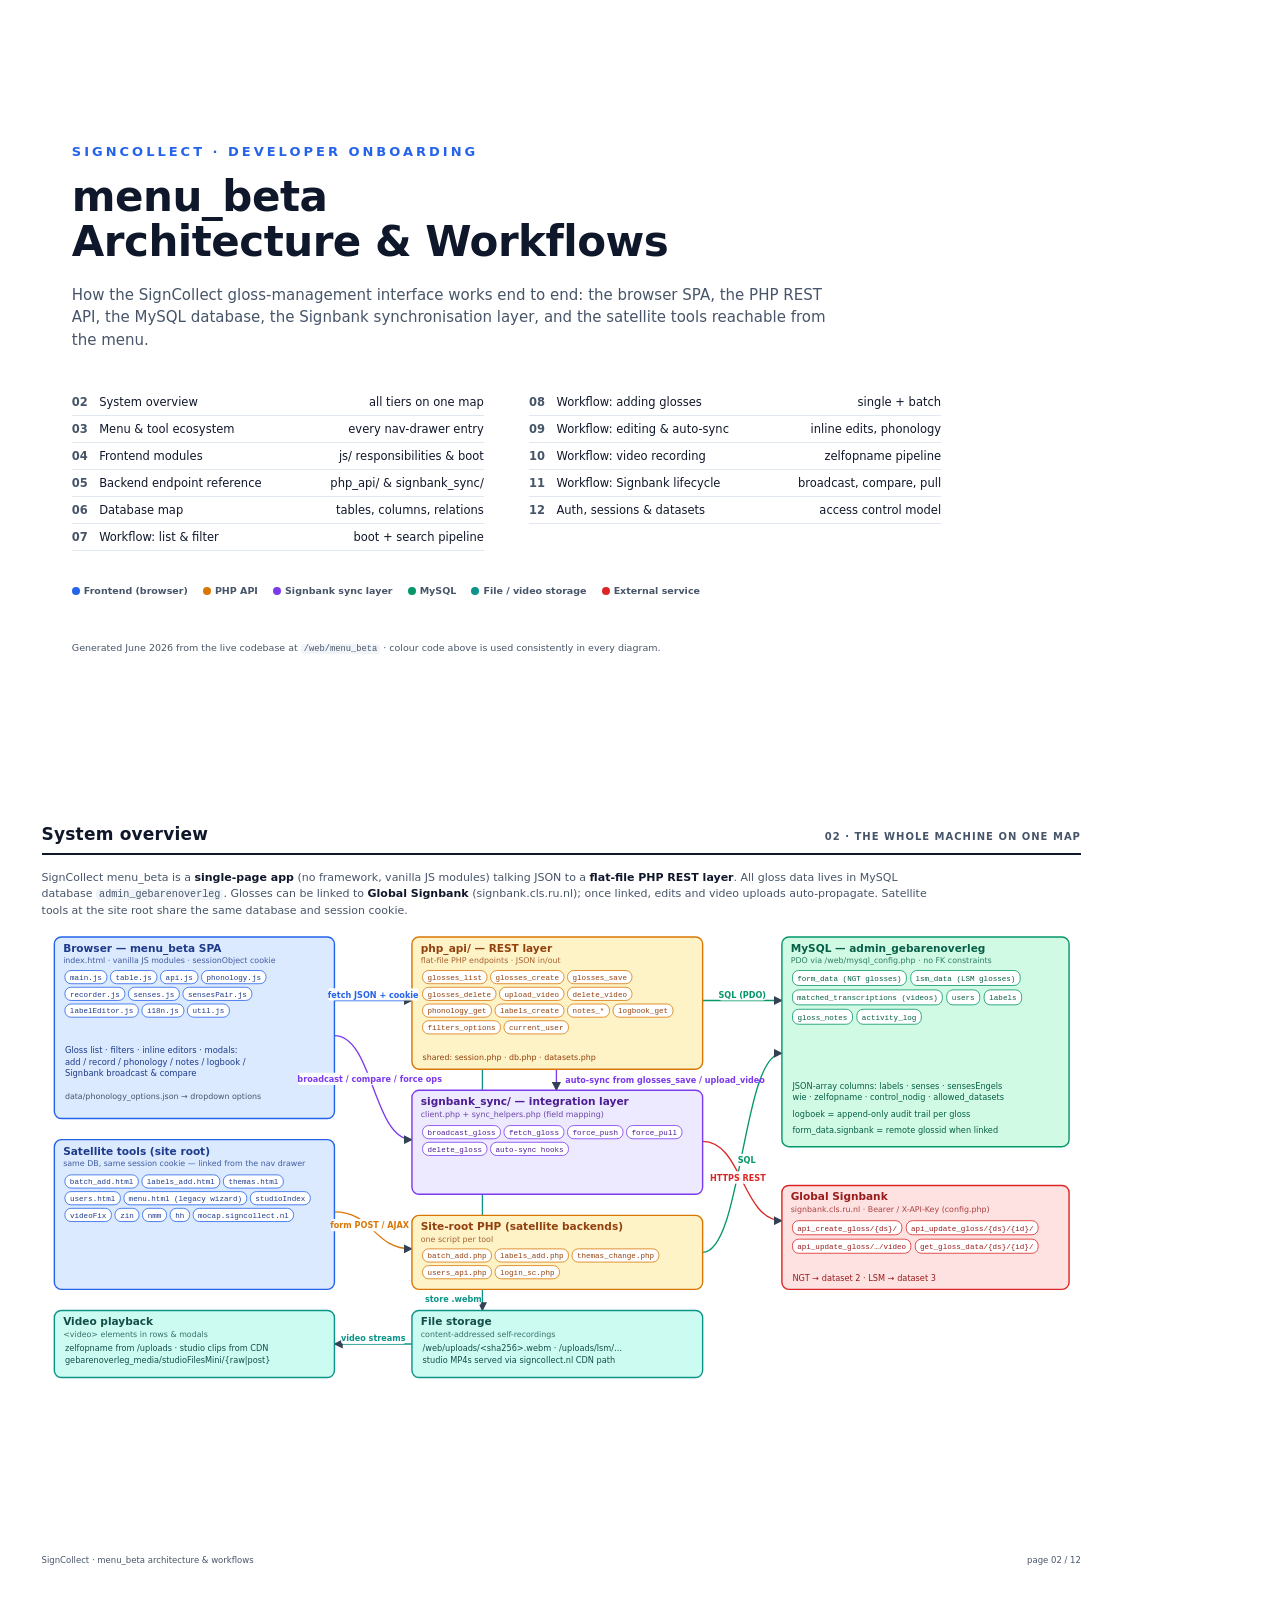
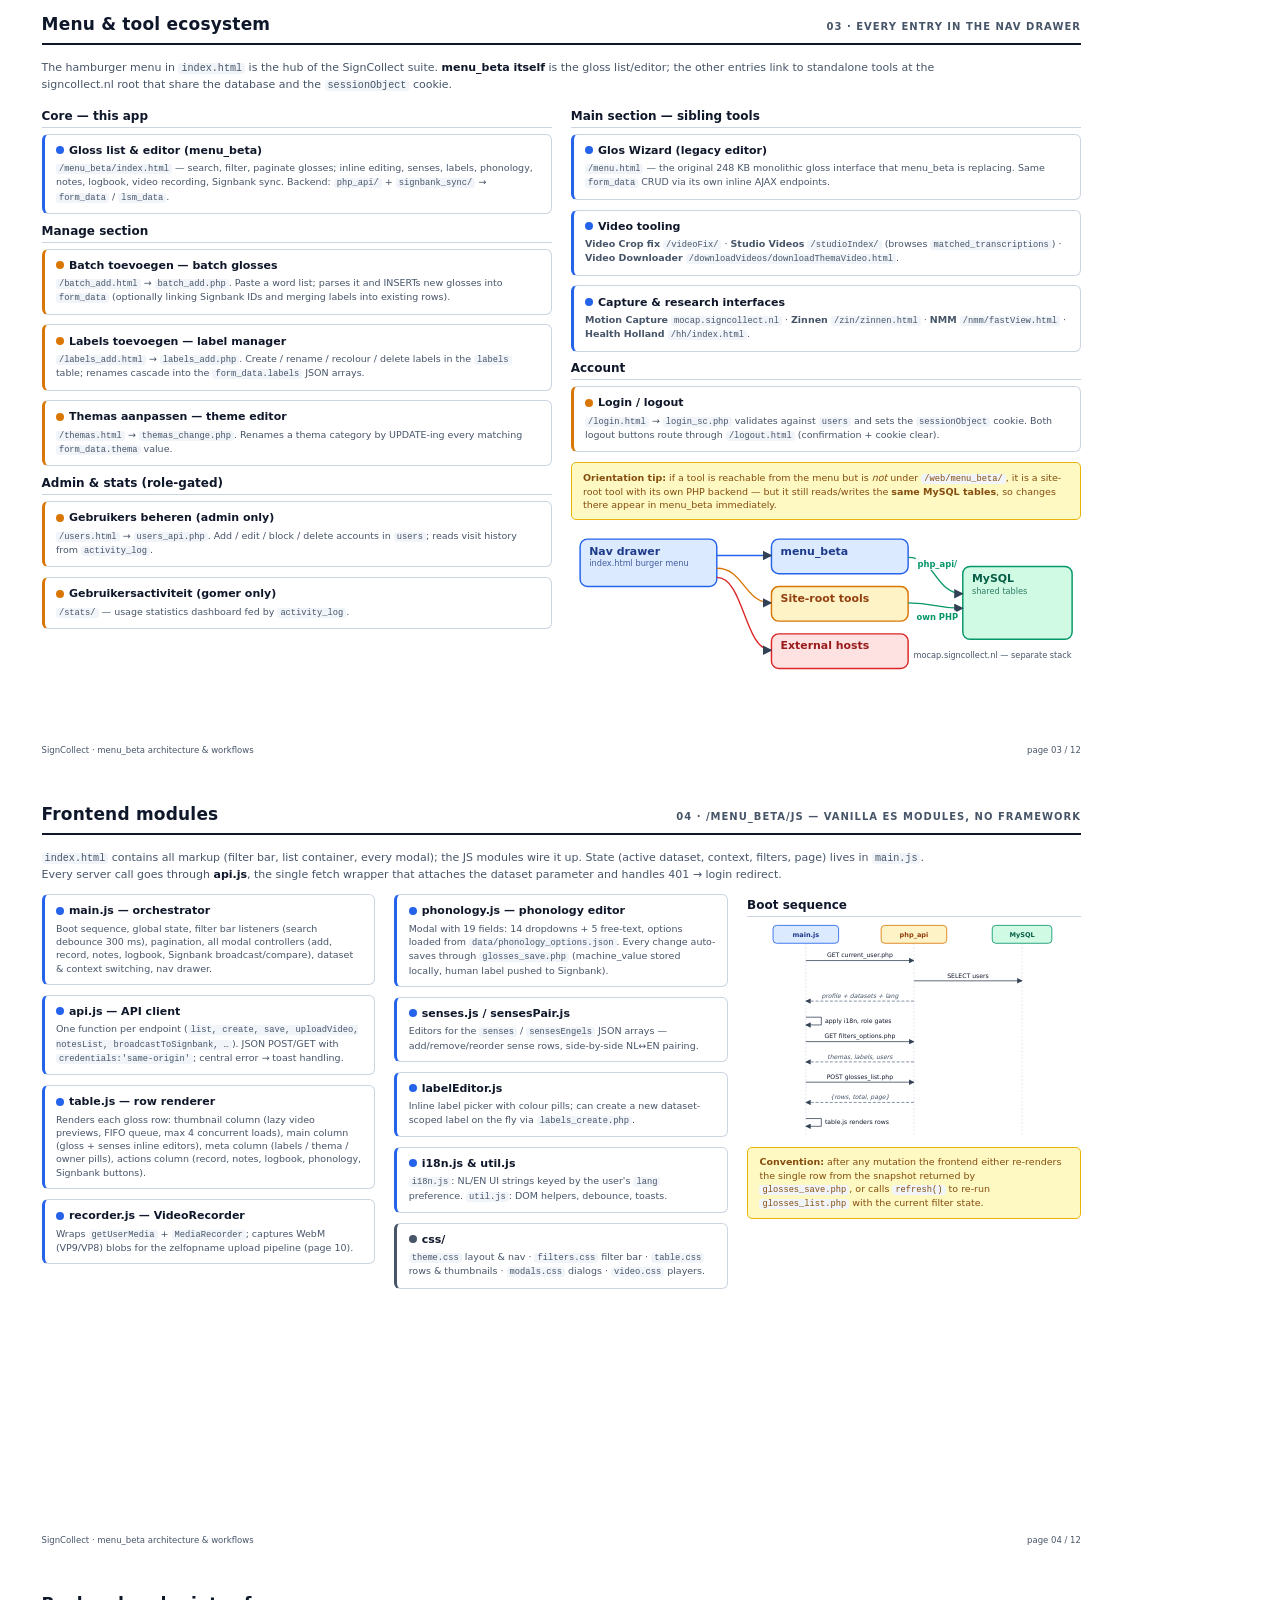
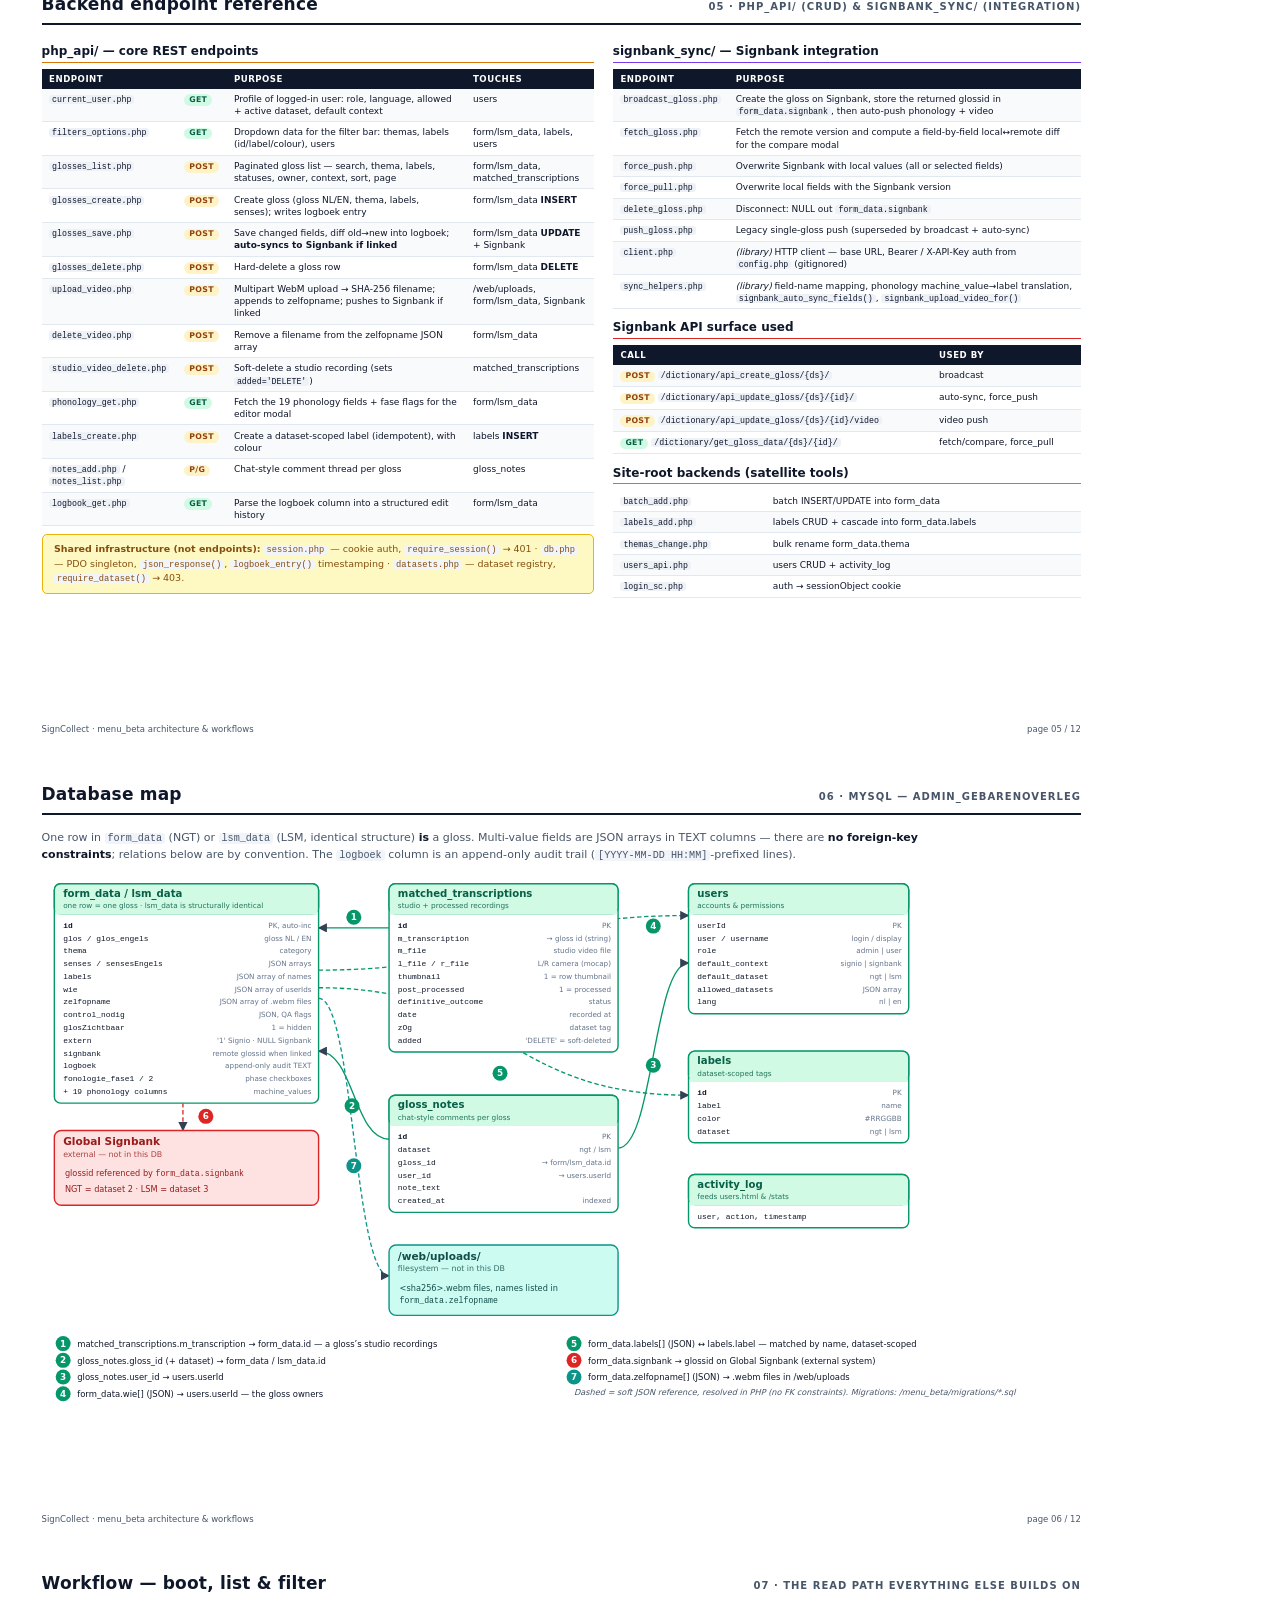
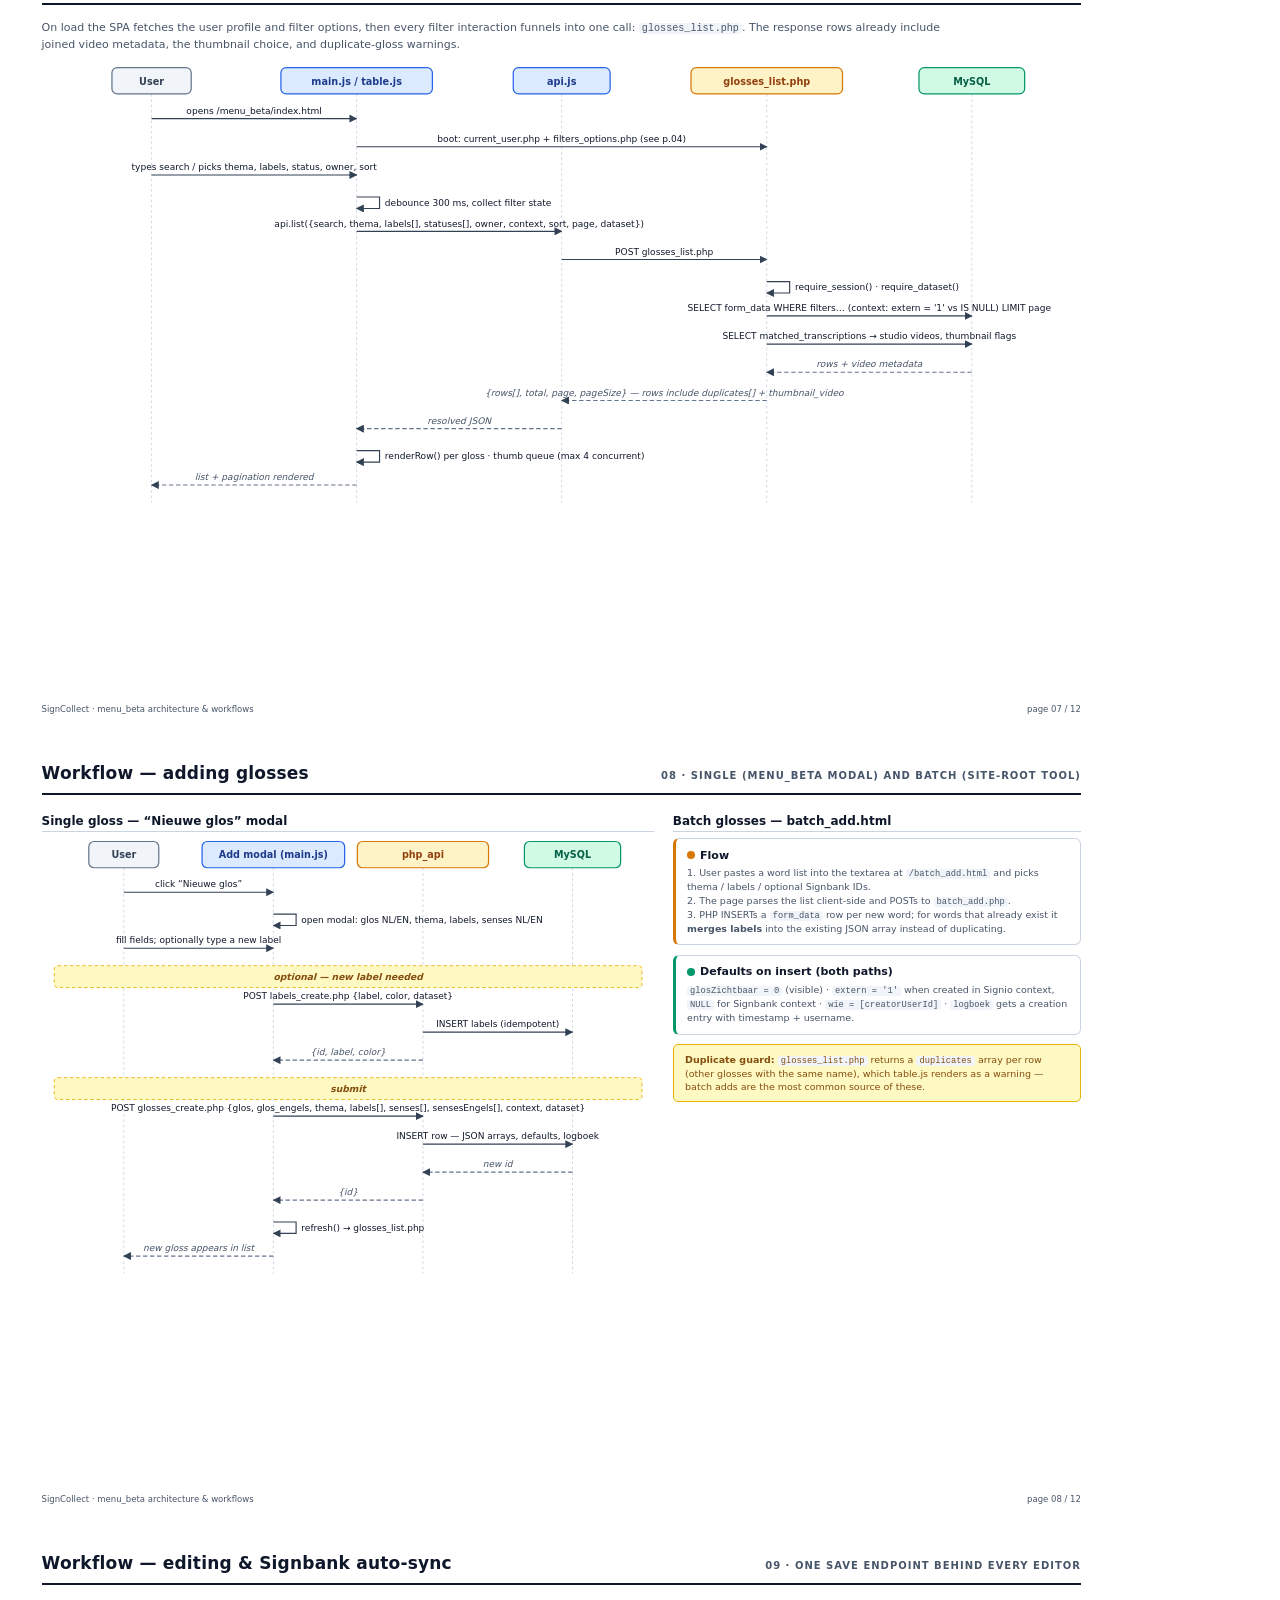
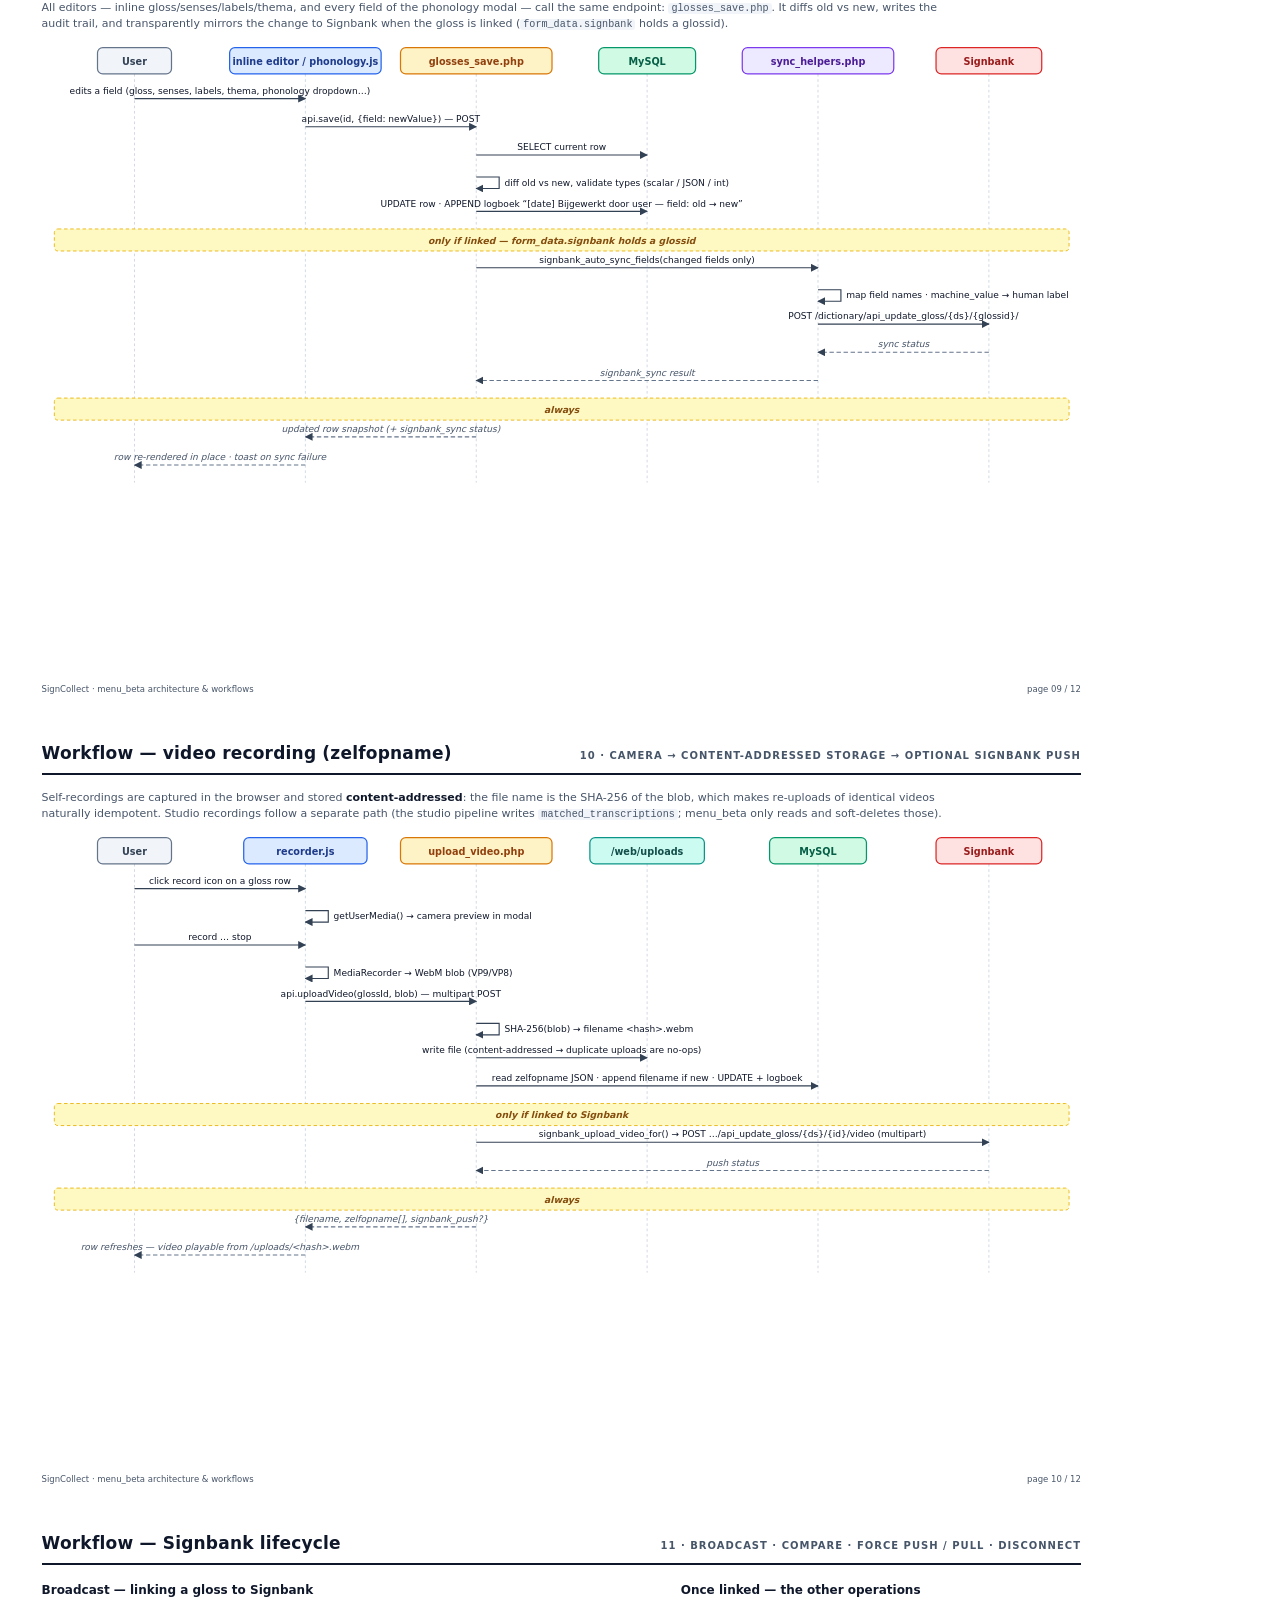
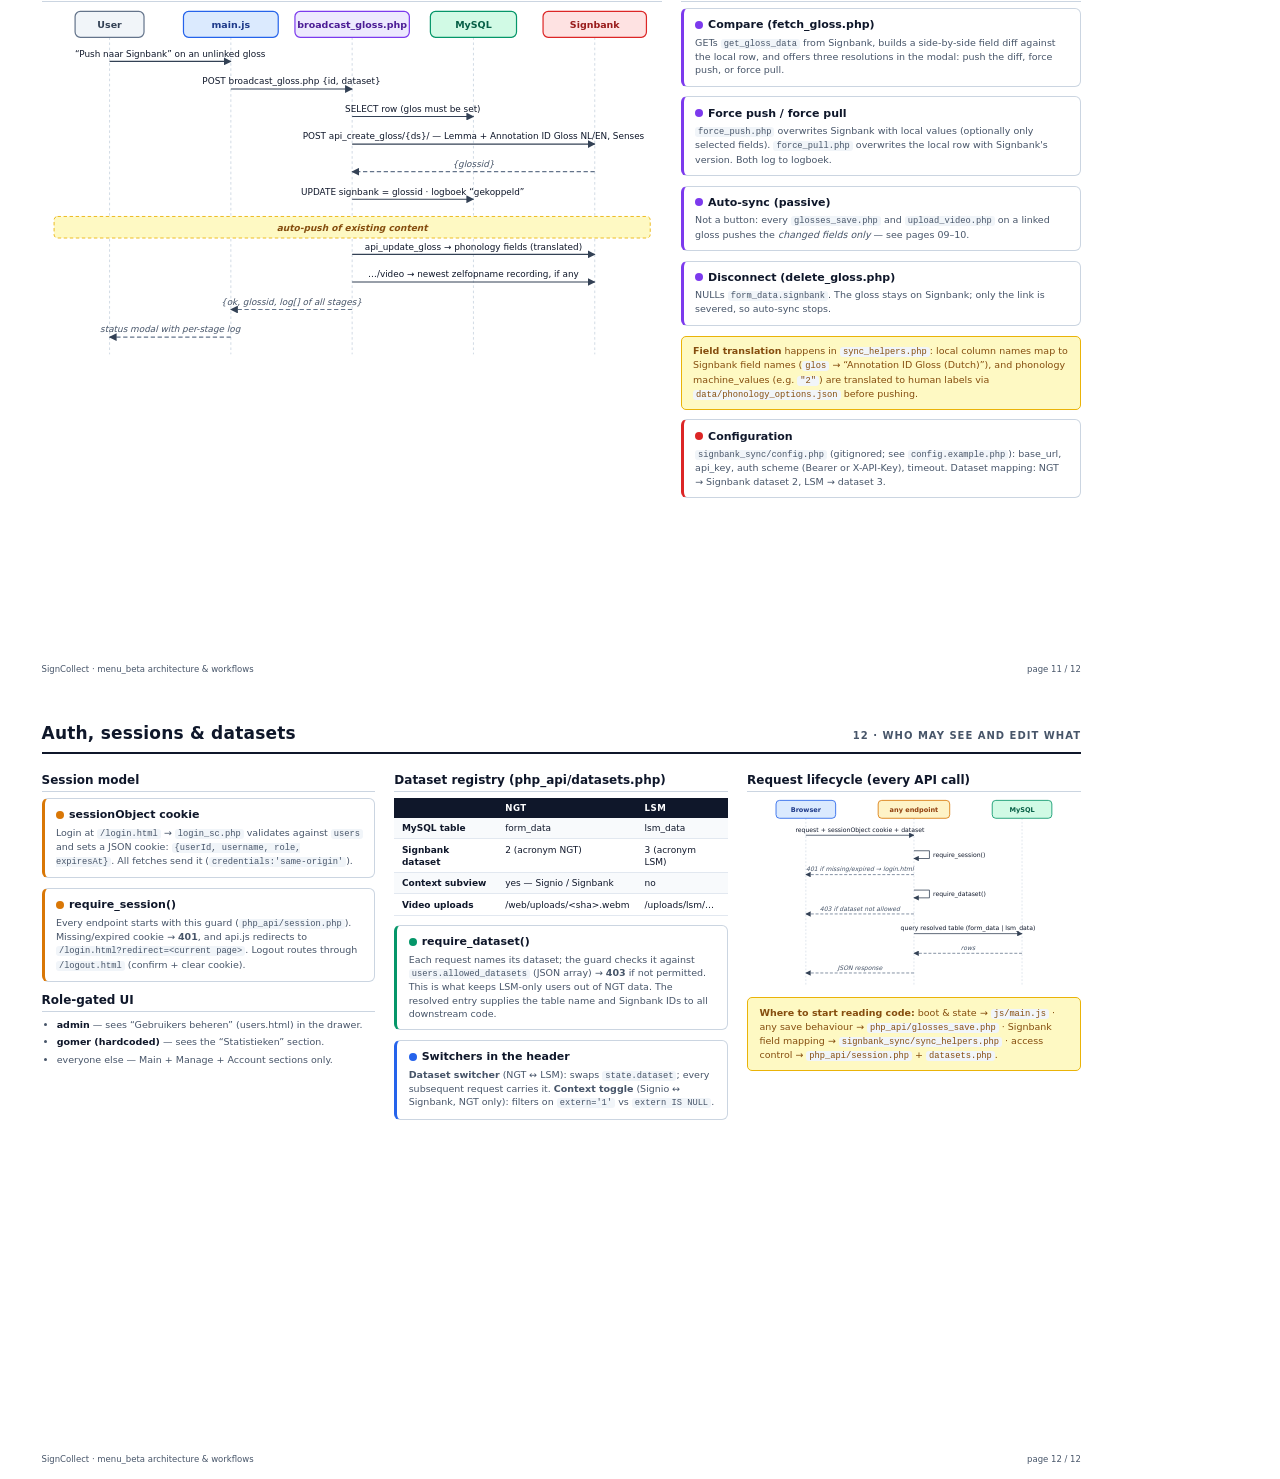
==== docs/architecture/signcollect-architecture.html @ 411e3a89 "docs: architecture & workflow documentation (12-page PDF + HTML source) Self-contained HTML with JS-" ====
<!DOCTYPE html>
<html lang="en">
<head>
<meta charset="UTF-8">
<title>SignCollect menu_beta — Architecture &amp; Workflows</title>
<style>
  :root{
    --fe:#2563eb; --fe-bg:#dbeafe; --fe-t:#1e3a8a;
    --api:#d97706; --api-bg:#fef3c7; --api-t:#92400e;
    --sync:#7c3aed; --sync-bg:#ede9fe; --sync-t:#4c1d95;
    --db:#059669; --db-bg:#d1fae5; --db-t:#065f46;
    --ext:#dc2626; --ext-bg:#fee2e2; --ext-t:#991b1b;
    --fs:#0d9488; --fs-bg:#ccfbf1; --fs-t:#134e4a;
    --ink:#0f172a; --mut:#475569; --line:#cbd5e1;
  }
  *{box-sizing:border-box; margin:0; padding:0;}
  @page{ size:A4 landscape; margin:0; }
  html,body{ font-family:system-ui,-apple-system,"Segoe UI",Helvetica,Arial,sans-serif; color:var(--ink); }
  .page{ width:297mm; height:209mm; padding:9mm 11mm 7mm; page-break-after:always; position:relative; overflow:hidden; background:#fff; }
  .page:last-child{ page-break-after:auto; }

  .phead{ display:flex; justify-content:space-between; align-items:baseline; border-bottom:2.5px solid var(--ink); padding-bottom:2.5mm; margin-bottom:4mm; }
  .phead h2{ font-size:17px; letter-spacing:.2px; }
  .phead .crumb{ font-size:10px; color:var(--mut); font-weight:600; text-transform:uppercase; letter-spacing:1px; }
  .pfoot{ position:absolute; bottom:4mm; left:11mm; right:11mm; display:flex; justify-content:space-between; font-size:8.5px; color:var(--mut); }

  .lead{ font-size:11px; color:var(--mut); margin-bottom:3mm; max-width:240mm; line-height:1.45;}
  .lead b{color:var(--ink);}
  code,.mono{ font-family:ui-monospace,"SF Mono",Menlo,Consolas,monospace; font-size:.92em; background:#f1f5f9; padding:0 3px; border-radius:3px; }

  .cols{ display:flex; gap:5mm; }
  .col{ flex:1; min-width:0; }

  /* cards */
  .card{ border:1.2px solid var(--line); border-radius:6px; padding:2.4mm 3mm; margin-bottom:2.6mm; background:#fff; break-inside:avoid;}
  .card h4{ font-size:11px; margin-bottom:1.2mm; display:flex; align-items:center; gap:5px;}
  .card p{ font-size:9.5px; color:var(--mut); line-height:1.4;}
  .dot{ width:8px;height:8px;border-radius:50%; display:inline-block; flex:none;}
  .t-fe{border-left:3.5px solid var(--fe);} .t-fe .dot{background:var(--fe);}
  .t-api{border-left:3.5px solid var(--api);} .t-api .dot{background:var(--api);}
  .t-sync{border-left:3.5px solid var(--sync);} .t-sync .dot{background:var(--sync);}
  .t-db{border-left:3.5px solid var(--db);} .t-db .dot{background:var(--db);}
  .t-ext{border-left:3.5px solid var(--ext);} .t-ext .dot{background:var(--ext);}
  .t-fs{border-left:3.5px solid var(--fs);} .t-fs .dot{background:var(--fs);}

  /* tables */
  table.ref{ width:100%; border-collapse:collapse; font-size:9px; }
  table.ref th{ text-align:left; background:var(--ink); color:#fff; padding:1.3mm 2mm; font-size:8.6px; text-transform:uppercase; letter-spacing:.5px;}
  table.ref td{ padding:1.1mm 2mm; border-bottom:.6px solid #e2e8f0; vertical-align:top; line-height:1.35;}
  table.ref tr:nth-child(even) td{ background:#f8fafc; }
  table.ref code{ background:#eef2f7; white-space:nowrap;}
  .pill{ display:inline-block; font-size:7.8px; font-weight:700; padding:.5px 5px; border-radius:8px; letter-spacing:.3px;}
  .pill.get{ background:var(--db-bg); color:var(--db-t);} .pill.post{ background:var(--api-bg); color:var(--api-t);}

  .legend{ display:flex; gap:4mm; flex-wrap:wrap; margin:2mm 0;}
  .legend span{ font-size:9.5px; display:flex; align-items:center; gap:4px; color:var(--mut); font-weight:600;}

  svg{ display:block; width:100%; height:auto; }
  .diag{ width:100%; }

  /* cover */
  .cover{ display:flex; flex-direction:column; justify-content:center; height:100%; padding:0 8mm; }
  .cover .kicker{ font-size:13px; font-weight:700; letter-spacing:3px; text-transform:uppercase; color:var(--fe); margin-bottom:4mm;}
  .cover h1{ font-size:42px; line-height:1.08; margin-bottom:5mm; letter-spacing:-.5px;}
  .cover .sub{ font-size:15px; color:var(--mut); max-width:200mm; line-height:1.5; margin-bottom:10mm;}
  .toc{ columns:2; column-gap:12mm; max-width:230mm; font-size:11.5px; }
  .toc div{ padding:1.6mm 0; border-bottom:.7px solid #e2e8f0; display:flex; justify-content:space-between; break-inside:avoid;}
  .toc .n{ color:var(--mut); font-weight:700; margin-right:3mm;}
  .meta{ margin-top:10mm; font-size:9.5px; color:var(--mut);}

  .note{ background:#fef9c3; border:1px solid #eab308; border-radius:5px; padding:2mm 3mm; font-size:9.5px; color:#854d0e; line-height:1.4; margin-bottom:2.6mm;}
  ul.tight{ margin-left:4mm; font-size:9.5px; color:var(--mut); line-height:1.5;}
  ul.tight li{ margin-bottom:.8mm;}
  ul.tight b{color:var(--ink);}
  h3.sec{ font-size:12px; margin:1mm 0 1.6mm; border-bottom:1.5px solid var(--line); padding-bottom:1mm;}
</style>
</head>
<body>

<!-- ============================ PAGE 1 : COVER ============================ -->
<div class="page">
  <div class="cover">
    <div class="kicker">SignCollect &middot; Developer Onboarding</div>
    <h1>menu_beta<br>Architecture &amp; Workflows</h1>
    <div class="sub">How the SignCollect gloss-management interface works end to end: the browser SPA, the PHP REST API, the MySQL database, the Signbank synchronisation layer, and the satellite tools reachable from the menu.</div>
    <div class="toc">
      <div><span><span class="n">02</span>System overview</span><span>all tiers on one map</span></div>
      <div><span><span class="n">03</span>Menu &amp; tool ecosystem</span><span>every nav-drawer entry</span></div>
      <div><span><span class="n">04</span>Frontend modules</span><span>js/ responsibilities &amp; boot</span></div>
      <div><span><span class="n">05</span>Backend endpoint reference</span><span>php_api/ &amp; signbank_sync/</span></div>
      <div><span><span class="n">06</span>Database map</span><span>tables, columns, relations</span></div>
      <div><span><span class="n">07</span>Workflow: list &amp; filter</span><span>boot + search pipeline</span></div>
      <div><span><span class="n">08</span>Workflow: adding glosses</span><span>single + batch</span></div>
      <div><span><span class="n">09</span>Workflow: editing &amp; auto-sync</span><span>inline edits, phonology</span></div>
      <div><span><span class="n">10</span>Workflow: video recording</span><span>zelfopname pipeline</span></div>
      <div><span><span class="n">11</span>Workflow: Signbank lifecycle</span><span>broadcast, compare, pull</span></div>
      <div><span><span class="n">12</span>Auth, sessions &amp; datasets</span><span>access control model</span></div>
    </div>
    <div class="legend" style="margin-top:9mm;">
      <span><span class="dot" style="background:var(--fe)"></span>Frontend (browser)</span>
      <span><span class="dot" style="background:var(--api)"></span>PHP API</span>
      <span><span class="dot" style="background:var(--sync)"></span>Signbank sync layer</span>
      <span><span class="dot" style="background:var(--db)"></span>MySQL</span>
      <span><span class="dot" style="background:var(--fs)"></span>File / video storage</span>
      <span><span class="dot" style="background:var(--ext)"></span>External service</span>
    </div>
    <div class="meta">Generated June 2026 from the live codebase at <code>/web/menu_beta</code> &middot; colour code above is used consistently in every diagram.</div>
  </div>
</div>

<!-- ============================ PAGE 2 : SYSTEM OVERVIEW ============================ -->
<div class="page">
  <div class="phead"><h2>System overview</h2><div class="crumb">02 · the whole machine on one map</div></div>
  <div class="lead">SignCollect menu_beta is a <b>single-page app</b> (no framework, vanilla JS modules) talking JSON to a <b>flat-file PHP REST layer</b>. All gloss data lives in MySQL database <code>admin_gebarenoverleg</code>. Glosses can be linked to <b>Global Signbank</b> (signbank.cls.ru.nl); once linked, edits and video uploads auto-propagate. Satellite tools at the site root share the same database and session cookie.</div>
  <div id="overview" class="diag"></div>
</div>

<!-- ============================ PAGE 3 : MENU MAP ============================ -->
<div class="page">
  <div class="phead"><h2>Menu &amp; tool ecosystem</h2><div class="crumb">03 · every entry in the nav drawer</div></div>
  <div class="lead">The hamburger menu in <code>index.html</code> is the hub of the SignCollect suite. <b>menu_beta itself</b> is the gloss list/editor; the other entries link to standalone tools at the signcollect.nl root that share the database and the <code>sessionObject</code> cookie.</div>
  <div class="cols">
    <div class="col">
      <h3 class="sec">Core — this app</h3>
      <div class="card t-fe"><h4><span class="dot"></span>Gloss list &amp; editor (menu_beta)</h4><p><code>/menu_beta/index.html</code> — search, filter, paginate glosses; inline editing, senses, labels, phonology, notes, logbook, video recording, Signbank sync. Backend: <code>php_api/</code> + <code>signbank_sync/</code> → <code>form_data</code> / <code>lsm_data</code>.</p></div>
      <h3 class="sec">Manage section</h3>
      <div class="card t-api"><h4><span class="dot"></span>Batch toevoegen — batch glosses</h4><p><code>/batch_add.html</code> → <code>batch_add.php</code>. Paste a word list; parses it and INSERTs new glosses into <code>form_data</code> (optionally linking Signbank IDs and merging labels into existing rows).</p></div>
      <div class="card t-api"><h4><span class="dot"></span>Labels toevoegen — label manager</h4><p><code>/labels_add.html</code> → <code>labels_add.php</code>. Create / rename / recolour / delete labels in the <code>labels</code> table; renames cascade into the <code>form_data.labels</code> JSON arrays.</p></div>
      <div class="card t-api"><h4><span class="dot"></span>Themas aanpassen — theme editor</h4><p><code>/themas.html</code> → <code>themas_change.php</code>. Renames a thema category by UPDATE-ing every matching <code>form_data.thema</code> value.</p></div>
      <h3 class="sec">Admin &amp; stats (role-gated)</h3>
      <div class="card t-api"><h4><span class="dot"></span>Gebruikers beheren (admin only)</h4><p><code>/users.html</code> → <code>users_api.php</code>. Add / edit / block / delete accounts in <code>users</code>; reads visit history from <code>activity_log</code>.</p></div>
      <div class="card t-api"><h4><span class="dot"></span>Gebruikersactiviteit (gomer only)</h4><p><code>/stats/</code> — usage statistics dashboard fed by <code>activity_log</code>.</p></div>
    </div>
    <div class="col">
      <h3 class="sec">Main section — sibling tools</h3>
      <div class="card t-fe"><h4><span class="dot"></span>Glos Wizard (legacy editor)</h4><p><code>/menu.html</code> — the original 248&nbsp;KB monolithic gloss interface that menu_beta is replacing. Same <code>form_data</code> CRUD via its own inline AJAX endpoints.</p></div>
      <div class="card t-fe"><h4><span class="dot"></span>Video tooling</h4><p><b>Video Crop fix</b> <code>/videoFix/</code> &middot; <b>Studio Videos</b> <code>/studioIndex/</code> (browses <code>matched_transcriptions</code>) &middot; <b>Video Downloader</b> <code>/downloadVideos/downloadThemaVideo.html</code>.</p></div>
      <div class="card t-fe"><h4><span class="dot"></span>Capture &amp; research interfaces</h4><p><b>Motion Capture</b> <code>mocap.signcollect.nl</code> &middot; <b>Zinnen</b> <code>/zin/zinnen.html</code> &middot; <b>NMM</b> <code>/nmm/fastView.html</code> &middot; <b>Health Holland</b> <code>/hh/index.html</code>.</p></div>
      <h3 class="sec">Account</h3>
      <div class="card t-api"><h4><span class="dot"></span>Login / logout</h4><p><code>/login.html</code> → <code>login_sc.php</code> validates against <code>users</code> and sets the <code>sessionObject</code> cookie. Both logout buttons route through <code>/logout.html</code> (confirmation + cookie clear).</p></div>
      <div class="note"><b>Orientation tip:</b> if a tool is reachable from the menu but is <i>not</i> under <code>/web/menu_beta/</code>, it is a site-root tool with its own PHP backend — but it still reads/writes the <b>same MySQL tables</b>, so changes there appear in menu_beta immediately.</div>
      <div id="menuflow" class="diag"></div>
    </div>
  </div>
</div>

<!-- ============================ PAGE 4 : FRONTEND ============================ -->
<div class="page">
  <div class="phead"><h2>Frontend modules</h2><div class="crumb">04 · /menu_beta/js — vanilla ES modules, no framework</div></div>
  <div class="lead"><code>index.html</code> contains all markup (filter bar, list container, every modal); the JS modules wire it up. State (active dataset, context, filters, page) lives in <code>main.js</code>. Every server call goes through <b>api.js</b>, the single fetch wrapper that attaches the dataset parameter and handles 401 → login redirect.</div>
  <div class="cols">
    <div class="col">
      <div class="card t-fe"><h4><span class="dot"></span>main.js — orchestrator</h4><p>Boot sequence, global state, filter bar listeners (search debounce 300&nbsp;ms), pagination, all modal controllers (add, record, notes, logbook, Signbank broadcast/compare), dataset &amp; context switching, nav drawer.</p></div>
      <div class="card t-fe"><h4><span class="dot"></span>api.js — API client</h4><p>One function per endpoint (<code>list, create, save, uploadVideo, notesList, broadcastToSignbank, …</code>). JSON POST/GET with <code>credentials:'same-origin'</code>; central error → toast handling.</p></div>
      <div class="card t-fe"><h4><span class="dot"></span>table.js — row renderer</h4><p>Renders each gloss row: thumbnail column (lazy video previews, FIFO queue, max 4 concurrent loads), main column (gloss + senses inline editors), meta column (labels / thema / owner pills), actions column (record, notes, logbook, phonology, Signbank buttons).</p></div>
      <div class="card t-fe"><h4><span class="dot"></span>recorder.js — VideoRecorder</h4><p>Wraps <code>getUserMedia</code> + <code>MediaRecorder</code>; captures WebM (VP9/VP8) blobs for the zelfopname upload pipeline (page 10).</p></div>
    </div>
    <div class="col">
      <div class="card t-fe"><h4><span class="dot"></span>phonology.js — phonology editor</h4><p>Modal with 19 fields: 14 dropdowns + 5 free-text, options loaded from <code>data/phonology_options.json</code>. Every change auto-saves through <code>glosses_save.php</code> (machine_value stored locally, human label pushed to Signbank).</p></div>
      <div class="card t-fe"><h4><span class="dot"></span>senses.js / sensesPair.js</h4><p>Editors for the <code>senses</code> / <code>sensesEngels</code> JSON arrays — add/remove/reorder sense rows, side-by-side NL↔EN pairing.</p></div>
      <div class="card t-fe"><h4><span class="dot"></span>labelEditor.js</h4><p>Inline label picker with colour pills; can create a new dataset-scoped label on the fly via <code>labels_create.php</code>.</p></div>
      <div class="card t-fe"><h4><span class="dot"></span>i18n.js &amp; util.js</h4><p><code>i18n.js</code>: NL/EN UI strings keyed by the user's <code>lang</code> preference. <code>util.js</code>: DOM helpers, debounce, toasts.</p></div>
      <div class="card t-fe" style="border-left-color:var(--mut)"><h4><span class="dot" style="background:var(--mut)"></span>css/</h4><p><code>theme.css</code> layout &amp; nav · <code>filters.css</code> filter bar · <code>table.css</code> rows &amp; thumbnails · <code>modals.css</code> dialogs · <code>video.css</code> players.</p></div>
    </div>
    <div class="col">
      <h3 class="sec">Boot sequence</h3>
      <div id="bootflow" class="diag"></div>
      <div class="note" style="margin-top:2.5mm"><b>Convention:</b> after any mutation the frontend either re-renders the single row from the snapshot returned by <code>glosses_save.php</code>, or calls <code>refresh()</code> to re-run <code>glosses_list.php</code> with the current filter state.</div>
    </div>
  </div>
</div>

<!-- ============================ PAGE 5 : ENDPOINTS ============================ -->
<div class="page">
  <div class="phead"><h2>Backend endpoint reference</h2><div class="crumb">05 · php_api/ (CRUD) &amp; signbank_sync/ (integration)</div></div>
  <div class="cols">
    <div class="col" style="flex:1.18">
      <h3 class="sec" style="border-color:var(--api)">php_api/ — core REST endpoints</h3>
      <table class="ref">
        <tr><th style="width:34mm">Endpoint</th><th style="width:9mm"></th><th>Purpose</th><th style="width:34mm">Touches</th></tr>
        <tr><td><code>current_user.php</code></td><td><span class="pill get">GET</span></td><td>Profile of logged-in user: role, language, allowed + active dataset, default context</td><td>users</td></tr>
        <tr><td><code>filters_options.php</code></td><td><span class="pill get">GET</span></td><td>Dropdown data for the filter bar: themas, labels (id/label/colour), users</td><td>form/lsm_data, labels, users</td></tr>
        <tr><td><code>glosses_list.php</code></td><td><span class="pill post">POST</span></td><td>Paginated gloss list — search, thema, labels, statuses, owner, context, sort, page</td><td>form/lsm_data, matched_transcriptions</td></tr>
        <tr><td><code>glosses_create.php</code></td><td><span class="pill post">POST</span></td><td>Create gloss (gloss NL/EN, thema, labels, senses); writes logboek entry</td><td>form/lsm_data <b>INSERT</b></td></tr>
        <tr><td><code>glosses_save.php</code></td><td><span class="pill post">POST</span></td><td>Save changed fields, diff old→new into logboek; <b>auto-syncs to Signbank if linked</b></td><td>form/lsm_data <b>UPDATE</b> + Signbank</td></tr>
        <tr><td><code>glosses_delete.php</code></td><td><span class="pill post">POST</span></td><td>Hard-delete a gloss row</td><td>form/lsm_data <b>DELETE</b></td></tr>
        <tr><td><code>upload_video.php</code></td><td><span class="pill post">POST</span></td><td>Multipart WebM upload → SHA-256 filename; appends to zelfopname; pushes to Signbank if linked</td><td>/web/uploads, form/lsm_data, Signbank</td></tr>
        <tr><td><code>delete_video.php</code></td><td><span class="pill post">POST</span></td><td>Remove a filename from the zelfopname JSON array</td><td>form/lsm_data</td></tr>
        <tr><td><code>studio_video_delete.php</code></td><td><span class="pill post">POST</span></td><td>Soft-delete a studio recording (sets <code>added='DELETE'</code>)</td><td>matched_transcriptions</td></tr>
        <tr><td><code>phonology_get.php</code></td><td><span class="pill get">GET</span></td><td>Fetch the 19 phonology fields + fase flags for the editor modal</td><td>form/lsm_data</td></tr>
        <tr><td><code>labels_create.php</code></td><td><span class="pill post">POST</span></td><td>Create a dataset-scoped label (idempotent), with colour</td><td>labels <b>INSERT</b></td></tr>
        <tr><td><code>notes_add.php</code> / <code>notes_list.php</code></td><td><span class="pill post">P/G</span></td><td>Chat-style comment thread per gloss</td><td>gloss_notes</td></tr>
        <tr><td><code>logbook_get.php</code></td><td><span class="pill get">GET</span></td><td>Parse the logboek column into a structured edit history</td><td>form/lsm_data</td></tr>
      </table>
      <div class="note" style="margin-top:2mm"><b>Shared infrastructure (not endpoints):</b> <code>session.php</code> — cookie auth, <code>require_session()</code> → 401 · <code>db.php</code> — PDO singleton, <code>json_response()</code>, <code>logboek_entry()</code> timestamping · <code>datasets.php</code> — dataset registry, <code>require_dataset()</code> → 403.</div>
    </div>
    <div class="col">
      <h3 class="sec" style="border-color:var(--sync)">signbank_sync/ — Signbank integration</h3>
      <table class="ref">
        <tr><th style="width:30mm">Endpoint</th><th>Purpose</th></tr>
        <tr><td><code>broadcast_gloss.php</code></td><td>Create the gloss on Signbank, store the returned glossid in <code>form_data.signbank</code>, then auto-push phonology + video</td></tr>
        <tr><td><code>fetch_gloss.php</code></td><td>Fetch the remote version and compute a field-by-field local↔remote diff for the compare modal</td></tr>
        <tr><td><code>force_push.php</code></td><td>Overwrite Signbank with local values (all or selected fields)</td></tr>
        <tr><td><code>force_pull.php</code></td><td>Overwrite local fields with the Signbank version</td></tr>
        <tr><td><code>delete_gloss.php</code></td><td>Disconnect: NULL out <code>form_data.signbank</code></td></tr>
        <tr><td><code>push_gloss.php</code></td><td>Legacy single-gloss push (superseded by broadcast + auto-sync)</td></tr>
        <tr><td><code>client.php</code></td><td><i>(library)</i> HTTP client — base URL, Bearer / X-API-Key auth from <code>config.php</code> (gitignored)</td></tr>
        <tr><td><code>sync_helpers.php</code></td><td><i>(library)</i> field-name mapping, phonology machine_value→label translation, <code>signbank_auto_sync_fields()</code>, <code>signbank_upload_video_for()</code></td></tr>
      </table>
      <h3 class="sec" style="border-color:var(--ext); margin-top:3mm">Signbank API surface used</h3>
      <table class="ref">
        <tr><th>Call</th><th>Used by</th></tr>
        <tr><td><span class="pill post">POST</span> <code>/dictionary/api_create_gloss/{ds}/</code></td><td>broadcast</td></tr>
        <tr><td><span class="pill post">POST</span> <code>/dictionary/api_update_gloss/{ds}/{id}/</code></td><td>auto-sync, force_push</td></tr>
        <tr><td><span class="pill post">POST</span> <code>/dictionary/api_update_gloss/{ds}/{id}/video</code></td><td>video push</td></tr>
        <tr><td><span class="pill get">GET</span> <code>/dictionary/get_gloss_data/{ds}/{id}/</code></td><td>fetch/compare, force_pull</td></tr>
      </table>
      <h3 class="sec" style="border-color:var(--api); margin-top:3mm">Site-root backends (satellite tools)</h3>
      <table class="ref">
        <tr><td><code>batch_add.php</code></td><td>batch INSERT/UPDATE into form_data</td></tr>
        <tr><td><code>labels_add.php</code></td><td>labels CRUD + cascade into form_data.labels</td></tr>
        <tr><td><code>themas_change.php</code></td><td>bulk rename form_data.thema</td></tr>
        <tr><td><code>users_api.php</code></td><td>users CRUD + activity_log</td></tr>
        <tr><td><code>login_sc.php</code></td><td>auth → sessionObject cookie</td></tr>
      </table>
    </div>
  </div>
</div>

<!-- ============================ PAGE 6 : DATABASE ============================ -->
<div class="page">
  <div class="phead"><h2>Database map</h2><div class="crumb">06 · MySQL — admin_gebarenoverleg</div></div>
  <div class="lead">One row in <code>form_data</code> (NGT) or <code>lsm_data</code> (LSM, identical structure) <b>is</b> a gloss. Multi-value fields are JSON arrays in TEXT columns — there are <b>no foreign-key constraints</b>; relations below are by convention. The <code>logboek</code> column is an append-only audit trail (<code>[YYYY-MM-DD HH:MM]</code>-prefixed lines).</div>
  <div id="erd" class="diag"></div>
</div>

<!-- ============================ PAGE 7 : LIST & FILTER ============================ -->
<div class="page">
  <div class="phead"><h2>Workflow — boot, list &amp; filter</h2><div class="crumb">07 · the read path everything else builds on</div></div>
  <div class="lead">On load the SPA fetches the user profile and filter options, then every filter interaction funnels into one call: <code>glosses_list.php</code>. The response rows already include joined video metadata, the thumbnail choice, and duplicate-gloss warnings.</div>
  <div id="seq-list" class="diag"></div>
</div>

<!-- ============================ PAGE 8 : ADD GLOSS ============================ -->
<div class="page">
  <div class="phead"><h2>Workflow — adding glosses</h2><div class="crumb">08 · single (menu_beta modal) and batch (site-root tool)</div></div>
  <div class="cols">
    <div class="col" style="flex:1.5">
      <h3 class="sec">Single gloss — “Nieuwe glos” modal</h3>
      <div id="seq-add" class="diag"></div>
    </div>
    <div class="col">
      <h3 class="sec">Batch glosses — batch_add.html</h3>
      <div class="card t-api"><h4><span class="dot"></span>Flow</h4><p>1. User pastes a word list into the textarea at <code>/batch_add.html</code> and picks thema / labels / optional Signbank IDs.<br>2. The page parses the list client-side and POSTs to <code>batch_add.php</code>.<br>3. PHP INSERTs a <code>form_data</code> row per new word; for words that already exist it <b>merges labels</b> into the existing JSON array instead of duplicating.</p></div>
      <div class="card t-db"><h4><span class="dot"></span>Defaults on insert (both paths)</h4><p><code>glosZichtbaar = 0</code> (visible) · <code>extern = '1'</code> when created in Signio context, <code>NULL</code> for Signbank context · <code>wie = [creatorUserId]</code> · <code>logboek</code> gets a creation entry with timestamp + username.</p></div>
      <div class="note"><b>Duplicate guard:</b> <code>glosses_list.php</code> returns a <code>duplicates</code> array per row (other glosses with the same name), which table.js renders as a warning — batch adds are the most common source of these.</div>
    </div>
  </div>
</div>

<!-- ============================ PAGE 9 : EDIT & AUTO-SYNC ============================ -->
<div class="page">
  <div class="phead"><h2>Workflow — editing &amp; Signbank auto-sync</h2><div class="crumb">09 · one save endpoint behind every editor</div></div>
  <div class="lead">All editors — inline gloss/senses/labels/thema, and every field of the phonology modal — call the same endpoint: <code>glosses_save.php</code>. It diffs old vs new, writes the audit trail, and transparently mirrors the change to Signbank when the gloss is linked (<code>form_data.signbank</code> holds a glossid).</div>
  <div id="seq-edit" class="diag"></div>
</div>

<!-- ============================ PAGE 10 : VIDEO ============================ -->
<div class="page">
  <div class="phead"><h2>Workflow — video recording (zelfopname)</h2><div class="crumb">10 · camera → content-addressed storage → optional Signbank push</div></div>
  <div class="lead">Self-recordings are captured in the browser and stored <b>content-addressed</b>: the file name is the SHA-256 of the blob, which makes re-uploads of identical videos naturally idempotent. Studio recordings follow a separate path (the studio pipeline writes <code>matched_transcriptions</code>; menu_beta only reads and soft-deletes those).</div>
  <div id="seq-video" class="diag"></div>
</div>

<!-- ============================ PAGE 11 : SIGNBANK ============================ -->
<div class="page">
  <div class="phead"><h2>Workflow — Signbank lifecycle</h2><div class="crumb">11 · broadcast · compare · force push / pull · disconnect</div></div>
  <div class="cols">
    <div class="col" style="flex:1.55">
      <h3 class="sec">Broadcast — linking a gloss to Signbank</h3>
      <div id="seq-broadcast" class="diag"></div>
    </div>
    <div class="col">
      <h3 class="sec">Once linked — the other operations</h3>
      <div class="card t-sync"><h4><span class="dot"></span>Compare (fetch_gloss.php)</h4><p>GETs <code>get_gloss_data</code> from Signbank, builds a side-by-side field diff against the local row, and offers three resolutions in the modal: push the diff, force push, or force pull.</p></div>
      <div class="card t-sync"><h4><span class="dot"></span>Force push / force pull</h4><p><code>force_push.php</code> overwrites Signbank with local values (optionally only selected fields). <code>force_pull.php</code> overwrites the local row with Signbank's version. Both log to logboek.</p></div>
      <div class="card t-sync"><h4><span class="dot"></span>Auto-sync (passive)</h4><p>Not a button: every <code>glosses_save.php</code> and <code>upload_video.php</code> on a linked gloss pushes the <i>changed fields only</i> — see pages 09–10.</p></div>
      <div class="card t-sync"><h4><span class="dot"></span>Disconnect (delete_gloss.php)</h4><p>NULLs <code>form_data.signbank</code>. The gloss stays on Signbank; only the link is severed, so auto-sync stops.</p></div>
      <div class="note"><b>Field translation</b> happens in <code>sync_helpers.php</code>: local column names map to Signbank field names (<code>glos</code> → “Annotation ID Gloss (Dutch)”), and phonology machine_values (e.g. <code>"2"</code>) are translated to human labels via <code>data/phonology_options.json</code> before pushing.</div>
      <div class="card t-ext"><h4><span class="dot"></span>Configuration</h4><p><code>signbank_sync/config.php</code> (gitignored; see <code>config.example.php</code>): base_url, api_key, auth scheme (Bearer or X-API-Key), timeout. Dataset mapping: NGT → Signbank dataset 2, LSM → dataset 3.</p></div>
    </div>
  </div>
</div>

<!-- ============================ PAGE 12 : AUTH ============================ -->
<div class="page">
  <div class="phead"><h2>Auth, sessions &amp; datasets</h2><div class="crumb">12 · who may see and edit what</div></div>
  <div class="cols">
    <div class="col">
      <h3 class="sec">Session model</h3>
      <div class="card t-api"><h4><span class="dot"></span>sessionObject cookie</h4><p>Login at <code>/login.html</code> → <code>login_sc.php</code> validates against <code>users</code> and sets a JSON cookie: <code>{userId, username, role, expiresAt}</code>. All fetches send it (<code>credentials:'same-origin'</code>).</p></div>
      <div class="card t-api"><h4><span class="dot"></span>require_session()</h4><p>Every endpoint starts with this guard (<code>php_api/session.php</code>). Missing/expired cookie → <b>401</b>, and api.js redirects to <code>/login.html?redirect=&lt;current page&gt;</code>. Logout routes through <code>/logout.html</code> (confirm + clear cookie).</p></div>
      <h3 class="sec" style="margin-top:3mm">Role-gated UI</h3>
      <ul class="tight">
        <li><b>admin</b> — sees “Gebruikers beheren” (users.html) in the drawer.</li>
        <li><b>gomer (hardcoded)</b> — sees the “Statistieken” section.</li>
        <li>everyone else — Main + Manage + Account sections only.</li>
      </ul>
    </div>
    <div class="col">
      <h3 class="sec">Dataset registry (php_api/datasets.php)</h3>
      <table class="ref">
        <tr><th></th><th>ngt</th><th>lsm</th></tr>
        <tr><td><b>MySQL table</b></td><td>form_data</td><td>lsm_data</td></tr>
        <tr><td><b>Signbank dataset</b></td><td>2 (acronym NGT)</td><td>3 (acronym LSM)</td></tr>
        <tr><td><b>Context subview</b></td><td>yes — Signio / Signbank</td><td>no</td></tr>
        <tr><td><b>Video uploads</b></td><td>/web/uploads/&lt;sha&gt;.webm</td><td>/uploads/lsm/…</td></tr>
      </table>
      <div class="card t-db" style="margin-top:2.5mm"><h4><span class="dot"></span>require_dataset()</h4><p>Each request names its dataset; the guard checks it against <code>users.allowed_datasets</code> (JSON array) → <b>403</b> if not permitted. This is what keeps LSM-only users out of NGT data. The resolved entry supplies the table name and Signbank IDs to all downstream code.</p></div>
      <div class="card t-fe"><h4><span class="dot"></span>Switchers in the header</h4><p><b>Dataset switcher</b> (NGT ↔ LSM): swaps <code>state.dataset</code>; every subsequent request carries it. <b>Context toggle</b> (Signio ↔ Signbank, NGT only): filters on <code>extern='1'</code> vs <code>extern IS NULL</code>.</p></div>
    </div>
    <div class="col">
      <h3 class="sec">Request lifecycle (every API call)</h3>
      <div id="seq-auth" class="diag"></div>
      <div class="note" style="margin-top:2.5mm"><b>Where to start reading code:</b> boot &amp; state → <code>js/main.js</code> · any save behaviour → <code>php_api/glosses_save.php</code> · Signbank field mapping → <code>signbank_sync/sync_helpers.php</code> · access control → <code>php_api/session.php</code> + <code>datasets.php</code>.</div>
    </div>
  </div>
</div>

<script>
/* ---------- shared drawing helpers ---------- */
const TIER = {
  fe:  {b:'#2563eb', bg:'#dbeafe', t:'#1e3a8a'},
  api: {b:'#d97706', bg:'#fef3c7', t:'#92400e'},
  sync:{b:'#7c3aed', bg:'#ede9fe', t:'#4c1d95'},
  db:  {b:'#059669', bg:'#d1fae5', t:'#065f46'},
  ext: {b:'#dc2626', bg:'#fee2e2', t:'#991b1b'},
  fs:  {b:'#0d9488', bg:'#ccfbf1', t:'#134e4a'},
  mut: {b:'#64748b', bg:'#f1f5f9', t:'#334155'}
};
const esc = s => String(s).replace(/&/g,'&amp;').replace(/</g,'&lt;').replace(/>/g,'&gt;');
const DEFS = `<defs>
  <marker id="arr" viewBox="0 0 10 10" refX="9" refY="5" markerWidth="7" markerHeight="7" orient="auto-start-reverse">
    <path d="M0,0 L10,5 L0,10 z" fill="#334155"/></marker>
  <marker id="arrL" viewBox="0 0 10 10" refX="9" refY="5" markerWidth="6" markerHeight="6" orient="auto-start-reverse">
    <path d="M0,0 L10,5 L0,10 z" fill="#64748b"/></marker>
</defs>`;

/* sequence diagram generator */
function seq(id, cfg){
  const W = cfg.w || 1180, pad = 8;
  const n = cfg.actors.length, colW = (W - pad*2)/n;
  const xs = cfg.actors.map((a,i)=> pad + colW*i + colW/2);
  const headH = 30, top = 4, stepH = cfg.stepH || 31;
  const H = top + headH + 12 + cfg.steps.length*stepH + 8;
  let g = '';
  xs.forEach(x => g += `<line x1="${x}" y1="${top+headH}" x2="${x}" y2="${H-4}" stroke="#cbd5e1" stroke-width="1" stroke-dasharray="3 3"/>`);
  cfg.actors.forEach((a,i)=>{
    const c = TIER[a.t]||TIER.fe, w = Math.min(colW-8, a.w||172);
    g += `<rect x="${xs[i]-w/2}" y="${top}" width="${w}" height="${headH}" rx="6" fill="${c.bg}" stroke="${c.b}" stroke-width="1.4"/>`;
    g += `<text x="${xs[i]}" y="${top+headH/2+1}" text-anchor="middle" dominant-baseline="middle" font-size="11" font-weight="600" fill="${c.t}">${esc(a.l)}</text>`;
  });
  let y = top + headH + 12 + stepH/2;
  for(const st of cfg.steps){
    if(st.band !== undefined){
      g += `<rect x="${pad+6}" y="${y-stepH/2+4}" width="${W-pad*2-12}" height="${stepH-7}" rx="4" fill="#fef9c3" stroke="#eab308" stroke-width="1" stroke-dasharray="4 3"/>`;
      g += `<text x="${W/2}" y="${y+2}" text-anchor="middle" dominant-baseline="middle" font-size="10.5" font-style="italic" font-weight="600" fill="#854d0e">${esc(st.band)}</text>`;
    } else if(st.f === st.t){
      const x = xs[st.f];
      g += `<path d="M ${x} ${y-7} h 26 v 13 h -26" fill="none" stroke="#334155" stroke-width="1.3" marker-end="url(#arr)"/>`;
      g += `<text x="${x+32}" y="${y}" font-size="10.3" dominant-baseline="middle" fill="#0f172a">${esc(st.l)}</text>`;
    } else {
      const x1 = xs[st.f], x2 = xs[st.t];
      const dash = st.d ? ' stroke-dasharray="5 3" stroke="#64748b"' : ' stroke="#334155"';
      g += `<line x1="${x1}" y1="${y}" x2="${x2}" y2="${y}" stroke-width="1.3"${dash} marker-end="url(#arr)"/>`;
      g += `<text x="${(x1+x2)/2}" y="${y-5.5}" text-anchor="middle" font-size="10.3" fill="${st.d?'#475569':'#0f172a'}"${st.d?' font-style="italic"':''}>${esc(st.l)}</text>`;
    }
    y += stepH;
  }
  document.getElementById(id).innerHTML =
    `<svg viewBox="0 0 ${W} ${H}" xmlns="http://www.w3.org/2000/svg">${DEFS}${g}</svg>`;
}

/* box helpers for the hand-laid diagrams */
function box(x,y,w,h,title,tier,opts={}){
  const c = TIER[tier];
  let s = `<rect x="${x}" y="${y}" width="${w}" height="${h}" rx="8" fill="${opts.plain?'#fff':c.bg}" stroke="${c.b}" stroke-width="1.6"/>`;
  s += `<text x="${x+10}" y="${y+17}" font-size="12" font-weight="700" fill="${c.t}">${esc(title)}</text>`;
  if(opts.sub) s += `<text x="${x+10}" y="${y+30}" font-size="9" fill="${c.t}" opacity=".8">${esc(opts.sub)}</text>`;
  return s;
}
function chips(x,y,w,items,tier,chipH=15,gap=4){
  const c = TIER[tier]; let s='', cx=x, cy=y;
  for(const it of items){
    const cw = it.length*5.1 + 12;
    if(cx + cw > x + w){ cx = x; cy += chipH + gap; }
    s += `<rect x="${cx}" y="${cy}" width="${cw}" height="${chipH}" rx="7" fill="#fff" stroke="${c.b}" stroke-width=".9"/>`;
    s += `<text x="${cx+cw/2}" y="${cy+chipH/2+1}" text-anchor="middle" dominant-baseline="middle" font-size="8.6" font-family="ui-monospace,Menlo,monospace" fill="${c.t}">${esc(it)}</text>`;
    cx += cw + gap;
  }
  return s;
}
function arrowParts(x1,y1,x2,y2,label,opts={}){
  const col = opts.c || '#334155';
  const dash = opts.d ? ` stroke-dasharray="5 3"` : '';
  let path;
  if(opts.via){ path = `M ${x1} ${y1} L ${opts.via[0]} ${opts.via[1]} L ${x2} ${y2}`; }
  else { const mx=(x1+x2)/2; path = `M ${x1} ${y1} C ${mx} ${y1}, ${mx} ${y2}, ${x2} ${y2}`; }
  let line = `<path d="${path}" fill="none" stroke="${col}" stroke-width="1.5"${dash} marker-end="url(#arr)"/>`;
  let lab = '';
  if(label){
    const lx = opts.lx ?? (x1+x2)/2, ly = opts.ly ?? (y1+y2)/2 - 6;
    const lw = label.length*5.0+8;
    lab += `<rect x="${lx-lw/2}" y="${ly-8}" width="${lw}" height="14" rx="3" fill="#fff" opacity=".92"/>`;
    lab += `<text x="${lx}" y="${ly}" text-anchor="middle" dominant-baseline="middle" font-size="9.2" font-weight="600" fill="${col}">${esc(label)}</text>`;
  }
  return {line, lab};
}
function arrow(x1,y1,x2,y2,label,opts={}){
  const p = arrowParts(x1,y1,x2,y2,label,opts);
  return p.line + p.lab;
}
function badge(x,y,n,col='#0f172a'){
  return `<circle cx="${x}" cy="${y}" r="8.5" fill="${col}"/>`+
         `<text x="${x}" y="${y+0.5}" text-anchor="middle" dominant-baseline="middle" font-size="10" font-weight="700" fill="#fff">${n}</text>`;
}

/* ---------- PAGE 2 : overview diagram ---------- */
(function(){
  const W=1180,H=614; let g='', lines='', labs='';
  const A = (...a)=>{ const p=arrowParts(...a); lines+=p.line; labs+=p.lab; };
  // BROWSER tier
  g += box(14,8,318,206,'Browser — menu_beta SPA','fe',{sub:'index.html · vanilla JS modules · sessionObject cookie'});
  g += chips(26,46,296,['main.js','table.js','api.js','phonology.js','recorder.js','senses.js','sensesPair.js','labelEditor.js','i18n.js','util.js'],'fe');
  g += `<text x="26" y="140" font-size="9.5" fill="#1e3a8a">Gloss list · filters · inline editors · modals:</text>`;
  g += `<text x="26" y="153" font-size="9.5" fill="#1e3a8a">add / record / phonology / notes / logbook /</text>`;
  g += `<text x="26" y="166" font-size="9.5" fill="#1e3a8a">Signbank broadcast &amp; compare</text>`;
  g += `<text x="26" y="192" font-size="9" fill="#475569">data/phonology_options.json → dropdown options</text>`;

  g += box(14,238,318,170,'Satellite tools (site root)','fe',{sub:'same DB, same session cookie — linked from the nav drawer'});
  g += chips(26,278,296,['batch_add.html','labels_add.html','themas.html','users.html','menu.html (legacy wizard)','studioIndex','videoFix','zin','nmm','hh','mocap.signcollect.nl'],'fe');

  g += box(14,432,318,76,'Video playback','fs',{sub:'<video> elements in rows & modals'});
  g += `<text x="26" y="478" font-size="9.3" fill="#134e4a">zelfopname from /uploads · studio clips from CDN</text>`;
  g += `<text x="26" y="492" font-size="9.3" fill="#134e4a">gebarenoverleg_media/studioFilesMini/{raw|post}</text>`;

  // SERVER tier
  g += box(420,8,330,150,'php_api/ — REST layer','api',{sub:'flat-file PHP endpoints · JSON in/out'});
  g += chips(432,46,306,['glosses_list','glosses_create','glosses_save','glosses_delete','upload_video','delete_video','phonology_get','labels_create','notes_*','logbook_get','filters_options','current_user'],'api');
  g += `<text x="432" y="148" font-size="9" fill="#92400e">shared: session.php · db.php · datasets.php</text>`;

  g += box(420,182,330,118,'signbank_sync/ — integration layer','sync',{sub:'client.php + sync_helpers.php (field mapping)'});
  g += chips(432,222,306,['broadcast_gloss','fetch_gloss','force_push','force_pull','delete_gloss','auto-sync hooks'],'sync');

  g += box(420,324,330,84,'Site-root PHP (satellite backends)','api',{plain:false,sub:'one script per tool'});
  g += chips(432,362,306,['batch_add.php','labels_add.php','themas_change.php','users_api.php','login_sc.php'],'api');

  g += box(420,432,330,76,'File storage','fs',{sub:'content-addressed self-recordings'});
  g += `<text x="432" y="478" font-size="9.3" fill="#134e4a">/web/uploads/&lt;sha256&gt;.webm  ·  /uploads/lsm/…</text>`;
  g += `<text x="432" y="492" font-size="9.3" fill="#134e4a">studio MP4s served via signcollect.nl CDN path</text>`;

  // DATA tier
  g += box(840,8,326,238,'MySQL — admin_gebarenoverleg','db',{sub:'PDO via /web/mysql_config.php · no FK constraints'});
  g += chips(852,46,302,['form_data (NGT glosses)','lsm_data (LSM glosses)','matched_transcriptions (videos)','users','labels','gloss_notes','activity_log'],'db',17,5);
  g += `<text x="852" y="180" font-size="9.3" fill="#065f46">JSON-array columns: labels · senses · sensesEngels</text>`;
  g += `<text x="852" y="193" font-size="9.3" fill="#065f46">wie · zelfopname · control_nodig · allowed_datasets</text>`;
  g += `<text x="852" y="212" font-size="9.3" fill="#065f46">logboek = append-only audit trail per gloss</text>`;
  g += `<text x="852" y="231" font-size="9.3" fill="#065f46">form_data.signbank = remote glossid when linked</text>`;

  g += box(840,290,326,118,'Global Signbank','ext',{sub:'signbank.cls.ru.nl · Bearer / X-API-Key (config.php)'});
  g += chips(852,330,302,['api_create_gloss/{ds}/','api_update_gloss/{ds}/{id}/','api_update_gloss/…/video','get_gloss_data/{ds}/{id}/'],'ext',16,5);
  g += `<text x="852" y="398" font-size="9.3" fill="#991b1b">NGT → dataset 2 · LSM → dataset 3</text>`;

  // arrows: lines render under the boxes, labels on top
  A(332,80,420,80,'fetch JSON + cookie',{c:'#2563eb'});
  A(332,120,420,238,'broadcast / compare / force ops',{c:'#7c3aed',lx:372,ly:170});
  A(332,320,420,362,'form POST / AJAX',{c:'#d97706',lx:372,ly:336});
  A(750,80,840,80,'SQL (PDO)',{c:'#059669'});
  A(750,366,840,140,'SQL',{c:'#059669',lx:800,ly:262});
  A(750,240,840,330,'HTTPS REST',{c:'#dc2626',lx:790,ly:282});
  A(584,158,584,182,'',{c:'#7c3aed'});
  labs += `<text x="594" y="174" font-size="9.2" font-weight="600" fill="#7c3aed">auto-sync from glosses_save / upload_video</text>`;
  A(500,158,500,432,'store .webm',{c:'#0d9488',lx:467,ly:420});
  A(420,470,332,470,'video streams',{c:'#0d9488'});

  document.getElementById('overview').innerHTML =
    `<svg viewBox="0 0 ${W} ${H}" xmlns="http://www.w3.org/2000/svg">${DEFS}${lines}${g}${labs}</svg>`;
})();

/* ---------- PAGE 3 : tiny menu flow ---------- */
(function(){
  const W=560,H=180; let g='';
  g += box(10,10,150,52,'Nav drawer','fe',{sub:'index.html burger menu'});
  g += box(220,10,150,38,'menu_beta','fe');
  g += box(220,62,150,38,'Site-root tools','api');
  g += box(220,114,150,38,'External hosts','ext');
  g += box(430,40,120,80,'MySQL','db',{sub:'shared tables'});
  g += arrow(160,28,220,28,'',{c:'#2563eb'});
  g += arrow(160,42,220,80,'',{c:'#d97706'});
  g += arrow(160,52,220,132,'',{c:'#dc2626'});
  g += arrow(370,30,430,70,'php_api/',{c:'#059669',lx:402,ly:38});
  g += arrow(370,80,430,86,'own PHP',{c:'#059669',lx:402,ly:96});
  g += `<text x="376" y="140" font-size="9" fill="#475569">mocap.signcollect.nl — separate stack</text>`;
  document.getElementById('menuflow').innerHTML =
    `<svg viewBox="0 0 ${W} ${H}" xmlns="http://www.w3.org/2000/svg">${DEFS}${g}</svg>`;
})();

/* ---------- PAGE 4 : boot flow ---------- */
seq('bootflow', { w:560, stepH:34, actors:[
    {l:'main.js', t:'fe', w:110},
    {l:'php_api', t:'api', w:110},
    {l:'MySQL', t:'db', w:100}
  ], steps:[
    {f:0,t:1,l:'GET current_user.php'},
    {f:1,t:2,l:'SELECT users'},
    {f:1,t:0,l:'profile + datasets + lang',d:1},
    {f:0,t:0,l:'apply i18n, role gates'},
    {f:0,t:1,l:'GET filters_options.php'},
    {f:1,t:0,l:'themas, labels, users',d:1},
    {f:0,t:1,l:'POST glosses_list.php'},
    {f:1,t:0,l:'{rows, total, page}',d:1},
    {f:0,t:0,l:'table.js renders rows'}
  ]});

/* ---------- PAGE 6 : database map ---------- */
(function(){
  const W=1180,H=566; let g='';
  function tbl(x,y,w,title,sub,rows,tier){
    const c = TIER[tier]; const rh = 14.5; const h = 40 + rows.length*rh + 6;
    let s = `<rect x="${x}" y="${y}" width="${w}" height="${h}" rx="7" fill="#fff" stroke="${c.b}" stroke-width="1.6"/>`;
    s += `<rect x="${x}" y="${y}" width="${w}" height="34" rx="7" fill="${c.bg}" stroke="${c.b}" stroke-width="1.6"/>`;
    s += `<rect x="${x+1}" y="${y+27}" width="${w-2}" height="8" fill="${c.bg}"/>`;
    s += `<text x="${x+10}" y="${y+15}" font-size="11.5" font-weight="700" fill="${c.t}">${esc(title)}</text>`;
    s += `<text x="${x+10}" y="${y+28}" font-size="8.3" fill="${c.t}" opacity=".85">${esc(sub)}</text>`;
    rows.forEach((r,i)=>{
      const ry = y + 40 + i*rh + 10;
      const [name, note] = r;
      s += `<text x="${x+10}" y="${ry}" font-size="9" font-family="ui-monospace,Menlo,monospace" fill="#0f172a"${name.startsWith('id')||name.includes('PK')?' font-weight="700"':''}>${esc(name)}</text>`;
      if(note) s += `<text x="${x+w-8}" y="${ry}" font-size="8.2" text-anchor="end" fill="#64748b">${esc(note)}</text>`;
    });
    return {svg:s, h};
  }
  let t, boxes='', lines='', tops='';
  t = tbl(14,10,300,'form_data  /  lsm_data','one row = one gloss · lsm_data is structurally identical',[
    ['id','PK, auto-inc'],
    ['glos / glos_engels','gloss NL / EN'],
    ['thema','category'],
    ['senses / sensesEngels','JSON arrays'],
    ['labels','JSON array of names'],
    ['wie','JSON array of userIds'],
    ['zelfopname','JSON array of .webm files'],
    ['control_nodig','JSON, QA flags'],
    ['glosZichtbaar','1 = hidden'],
    ['extern','\'1\' Signio · NULL Signbank'],
    ['signbank','remote glossid when linked'],
    ['logboek','append-only audit TEXT'],
    ['fonologie_fase1 / 2','phase checkboxes'],
    ['+ 19 phonology columns','machine_values'],
  ],'db'); boxes += t.svg;

  t = tbl(394,10,260,'matched_transcriptions','studio + processed recordings',[
    ['id','PK'],
    ['m_transcription','→ gloss id (string)'],
    ['m_file','studio video file'],
    ['l_file / r_file','L/R camera (mocap)'],
    ['thumbnail','1 = row thumbnail'],
    ['post_processed','1 = processed'],
    ['definitive_outcome','status'],
    ['date','recorded at'],
    ['zOg','dataset tag'],
    ['added','\'DELETE\' = soft-deleted'],
  ],'db'); boxes += t.svg;

  t = tbl(394,250,260,'gloss_notes','chat-style comments per gloss',[
    ['id','PK'],
    ['dataset','ngt / lsm'],
    ['gloss_id','→ form/lsm_data.id'],
    ['user_id','→ users.userId'],
    ['note_text',''],
    ['created_at','indexed'],
  ],'db'); boxes += t.svg;

  t = tbl(734,10,250,'users','accounts & permissions',[
    ['userId','PK'],
    ['user / username','login / display'],
    ['role','admin | user'],
    ['default_context','signio | signbank'],
    ['default_dataset','ngt | lsm'],
    ['allowed_datasets','JSON array'],
    ['lang','nl | en'],
  ],'db'); boxes += t.svg;

  t = tbl(734,200,250,'labels','dataset-scoped tags',[
    ['id','PK'],
    ['label','name'],
    ['color','#RRGGBB'],
    ['dataset','ngt | lsm'],
  ],'db'); boxes += t.svg;

  t = tbl(734,340,250,'activity_log','feeds users.html & /stats',[
    ['user, action, timestamp',''],
  ],'db'); boxes += t.svg;

  boxes += box(14,290,300,85,'Global Signbank','ext',{sub:'external — not in this DB'});
  boxes += `<text x="26" y="342" font-size="9.3" fill="#991b1b">glossid referenced by <tspan font-family="ui-monospace,Menlo,monospace">form_data.signbank</tspan></text>`;
  boxes += `<text x="26" y="360" font-size="9.3" fill="#991b1b">NGT = dataset 2 · LSM = dataset 3</text>`;

  boxes += box(394,420,260,80,'/web/uploads/','fs',{sub:'filesystem — not in this DB'});
  boxes += `<text x="406" y="472" font-size="9.3" fill="#134e4a">&lt;sha256&gt;.webm files, names listed in</text>`;
  boxes += `<text x="406" y="486" font-size="9.3" font-family="ui-monospace,Menlo,monospace" fill="#134e4a">form_data.zelfopname</text>`;

  // relation lines (drawn under the boxes), numbered badges in the gaps
  const REL = [
    [394,60, 314,60,  {c:'#059669'},        354,48 ],  // 1 m_transcription → id
    [394,300,314,200, {c:'#059669'},        352,262],  // 2 gloss_id → id
    [654,310,734,100, {c:'#059669'},        694,216],  // 3 user_id → userId
    [314,108,734,46,  {c:'#059669',d:1},    694,58 ],  // 4 wie[] → userId
    [314,128,734,250, {c:'#059669',d:1},    520,225],  // 5 labels[] by name
    [160,259,160,290, {c:'#dc2626',d:1},    186,274],  // 6 signbank → glossid
    [314,140,394,455, {c:'#0d9488',d:1},    354,330],  // 7 zelfopname[] → files
  ];
  REL.forEach(r => { lines += arrowParts(r[0],r[1],r[2],r[3],'',r[4]).line; });
  REL.forEach((r,i)=> { tops += badge(r[5],r[6], i+1, r[4].c); });

  // legend
  const LEG = [
    ['#059669','matched_transcriptions.m_transcription → form_data.id — a gloss’s studio recordings'],
    ['#059669','gloss_notes.gloss_id (+ dataset) → form_data / lsm_data.id'],
    ['#059669','gloss_notes.user_id → users.userId'],
    ['#059669','form_data.wie[] (JSON) → users.userId — the gloss owners'],
    ['#059669','form_data.labels[] (JSON) ↔ labels.label — matched by name, dataset-scoped'],
    ['#dc2626','form_data.signbank → glossid on Global Signbank (external system)'],
    ['#0d9488','form_data.zelfopname[] (JSON) → .webm files in /web/uploads'],
  ];
  LEG.forEach((l,i)=>{
    const col = i<4 ? 0 : 1;
    const x = 24 + col*580, y = 532 + (i - col*4)*19;
    tops += badge(x, y, i+1, l[0]);
    tops += `<text x="${x+16}" y="${y+1}" font-size="9.6" dominant-baseline="middle" fill="#0f172a">${esc(l[1])}</text>`;
  });
  tops += `<text x="604" y="590" font-size="9.3" font-style="italic" fill="#475569">Dashed = soft JSON reference, resolved in PHP (no FK constraints). Migrations: /menu_beta/migrations/*.sql</text>`;

  document.getElementById('erd').innerHTML =
    `<svg viewBox="0 0 ${W} 604" xmlns="http://www.w3.org/2000/svg">${DEFS}${lines}${boxes}${tops}</svg>`;
})();

/* ---------- PAGE 7 : list & filter ---------- */
seq('seq-list', { stepH:32, actors:[
    {l:'User', t:'mut', w:90},
    {l:'main.js / table.js', t:'fe'},
    {l:'api.js', t:'fe', w:110},
    {l:'glosses_list.php', t:'api'},
    {l:'MySQL', t:'db', w:120}
  ], steps:[
    {f:0,t:1,l:'opens /menu_beta/index.html'},
    {f:1,t:3,l:'boot: current_user.php + filters_options.php (see p.04)'},
    {f:0,t:1,l:'types search / picks thema, labels, status, owner, sort'},
    {f:1,t:1,l:'debounce 300 ms, collect filter state'},
    {f:1,t:2,l:'api.list({search, thema, labels[], statuses[], owner, context, sort, page, dataset})'},
    {f:2,t:3,l:'POST glosses_list.php'},
    {f:3,t:3,l:'require_session() · require_dataset()'},
    {f:3,t:4,l:'SELECT form_data WHERE filters… (context: extern = \'1\' vs IS NULL) LIMIT page'},
    {f:3,t:4,l:'SELECT matched_transcriptions → studio videos, thumbnail flags'},
    {f:4,t:3,l:'rows + video metadata',d:1},
    {f:3,t:2,l:'{rows[], total, page, pageSize} — rows include duplicates[] + thumbnail_video',d:1},
    {f:2,t:1,l:'resolved JSON',d:1},
    {f:1,t:1,l:'renderRow() per gloss · thumb queue (max 4 concurrent)'},
    {f:1,t:0,l:'list + pagination rendered',d:1}
  ]});

/* ---------- PAGE 8 : add gloss ---------- */
seq('seq-add', { w:700, stepH:32, actors:[
    {l:'User', t:'mut', w:80},
    {l:'Add modal (main.js)', t:'fe'},
    {l:'php_api', t:'api', w:150},
    {l:'MySQL', t:'db', w:110}
  ], steps:[
    {f:0,t:1,l:'click “Nieuwe glos”'},
    {f:1,t:1,l:'open modal: glos NL/EN, thema, labels, senses NL/EN'},
    {f:0,t:1,l:'fill fields; optionally type a new label'},
    {band:'optional — new label needed'},
    {f:1,t:2,l:'POST labels_create.php {label, color, dataset}'},
    {f:2,t:3,l:'INSERT labels (idempotent)'},
    {f:2,t:1,l:'{id, label, color}',d:1},
    {band:'submit'},
    {f:1,t:2,l:'POST glosses_create.php {glos, glos_engels, thema, labels[], senses[], sensesEngels[], context, dataset}'},
    {f:2,t:3,l:'INSERT row — JSON arrays, defaults, logboek'},
    {f:3,t:2,l:'new id',d:1},
    {f:2,t:1,l:'{id}',d:1},
    {f:1,t:1,l:'refresh() → glosses_list.php'},
    {f:1,t:0,l:'new gloss appears in list',d:1}
  ]});

/* ---------- PAGE 9 : edit & auto-sync ---------- */
seq('seq-edit', { stepH:32, actors:[
    {l:'User', t:'mut', w:84},
    {l:'inline editor / phonology.js', t:'fe'},
    {l:'glosses_save.php', t:'api'},
    {l:'MySQL', t:'db', w:110},
    {l:'sync_helpers.php', t:'sync'},
    {l:'Signbank', t:'ext', w:120}
  ], steps:[
    {f:0,t:1,l:'edits a field (gloss, senses, labels, thema, phonology dropdown…)'},
    {f:1,t:2,l:'api.save(id, {field: newValue}) — POST'},
    {f:2,t:3,l:'SELECT current row'},
    {f:2,t:2,l:'diff old vs new, validate types (scalar / JSON / int)'},
    {f:2,t:3,l:'UPDATE row · APPEND logboek “[date] Bijgewerkt door user — field: old → new”'},
    {band:'only if linked — form_data.signbank holds a glossid'},
    {f:2,t:4,l:'signbank_auto_sync_fields(changed fields only)'},
    {f:4,t:4,l:'map field names · machine_value → human label'},
    {f:4,t:5,l:'POST /dictionary/api_update_gloss/{ds}/{glossid}/'},
    {f:5,t:4,l:'sync status',d:1},
    {f:4,t:2,l:'signbank_sync result',d:1},
    {band:'always'},
    {f:2,t:1,l:'updated row snapshot (+ signbank_sync status)',d:1},
    {f:1,t:0,l:'row re-rendered in place · toast on sync failure',d:1}
  ]});

/* ---------- PAGE 10 : video ---------- */
seq('seq-video', { stepH:32, actors:[
    {l:'User', t:'mut', w:84},
    {l:'recorder.js', t:'fe', w:140},
    {l:'upload_video.php', t:'api'},
    {l:'/web/uploads', t:'fs', w:130},
    {l:'MySQL', t:'db', w:110},
    {l:'Signbank', t:'ext', w:120}
  ], steps:[
    {f:0,t:1,l:'click record icon on a gloss row'},
    {f:1,t:1,l:'getUserMedia() → camera preview in modal'},
    {f:0,t:1,l:'record … stop'},
    {f:1,t:1,l:'MediaRecorder → WebM blob (VP9/VP8)'},
    {f:1,t:2,l:'api.uploadVideo(glossId, blob) — multipart POST'},
    {f:2,t:2,l:'SHA-256(blob) → filename <hash>.webm'},
    {f:2,t:3,l:'write file (content-addressed → duplicate uploads are no-ops)'},
    {f:2,t:4,l:'read zelfopname JSON · append filename if new · UPDATE + logboek'},
    {band:'only if linked to Signbank'},
    {f:2,t:5,l:'signbank_upload_video_for() → POST …/api_update_gloss/{ds}/{id}/video (multipart)'},
    {f:5,t:2,l:'push status',d:1},
    {band:'always'},
    {f:2,t:1,l:'{filename, zelfopname[], signbank_push?}',d:1},
    {f:1,t:0,l:'row refreshes — video playable from /uploads/<hash>.webm',d:1}
  ]});

/* ---------- PAGE 11 : broadcast ---------- */
seq('seq-broadcast', { w:720, stepH:32, actors:[
    {l:'User', t:'mut', w:80},
    {l:'main.js', t:'fe', w:110},
    {l:'broadcast_gloss.php', t:'sync'},
    {l:'MySQL', t:'db', w:100},
    {l:'Signbank', t:'ext', w:120}
  ], steps:[
    {f:0,t:1,l:'“Push naar Signbank” on an unlinked gloss'},
    {f:1,t:2,l:'POST broadcast_gloss.php {id, dataset}'},
    {f:2,t:3,l:'SELECT row (glos must be set)'},
    {f:2,t:4,l:'POST api_create_gloss/{ds}/ — Lemma + Annotation ID Gloss NL/EN, Senses'},
    {f:4,t:2,l:'{glossid}',d:1},
    {f:2,t:3,l:'UPDATE signbank = glossid · logboek “gekoppeld”'},
    {band:'auto-push of existing content'},
    {f:2,t:4,l:'api_update_gloss → phonology fields (translated)'},
    {f:2,t:4,l:'…/video → newest zelfopname recording, if any'},
    {f:2,t:1,l:'{ok, glossid, log[] of all stages}',d:1},
    {f:1,t:0,l:'status modal with per-stage log',d:1}
  ]});

/* ---------- PAGE 12 : auth lifecycle ---------- */
seq('seq-auth', { w:560, stepH:33, actors:[
    {l:'Browser', t:'fe', w:100},
    {l:'any endpoint', t:'api', w:120},
    {l:'MySQL', t:'db', w:100}
  ], steps:[
    {f:0,t:1,l:'request + sessionObject cookie + dataset'},
    {f:1,t:1,l:'require_session()'},
    {f:1,t:0,l:'401 if missing/expired → login.html',d:1},
    {f:1,t:1,l:'require_dataset()'},
    {f:1,t:0,l:'403 if dataset not allowed',d:1},
    {f:1,t:2,l:'query resolved table (form_data | lsm_data)'},
    {f:2,t:1,l:'rows',d:1},
    {f:1,t:0,l:'JSON response',d:1}
  ]});

/* footers */
document.querySelectorAll('.page').forEach((p,i,all)=>{
  if(i===0) return;
  const f = document.createElement('div');
  f.className='pfoot';
  f.innerHTML = `<span>SignCollect · menu_beta architecture &amp; workflows</span><span>page ${String(i+1).padStart(2,'0')} / ${all.length}</span>`;
  p.appendChild(f);
});
</script>
</body>
</html>
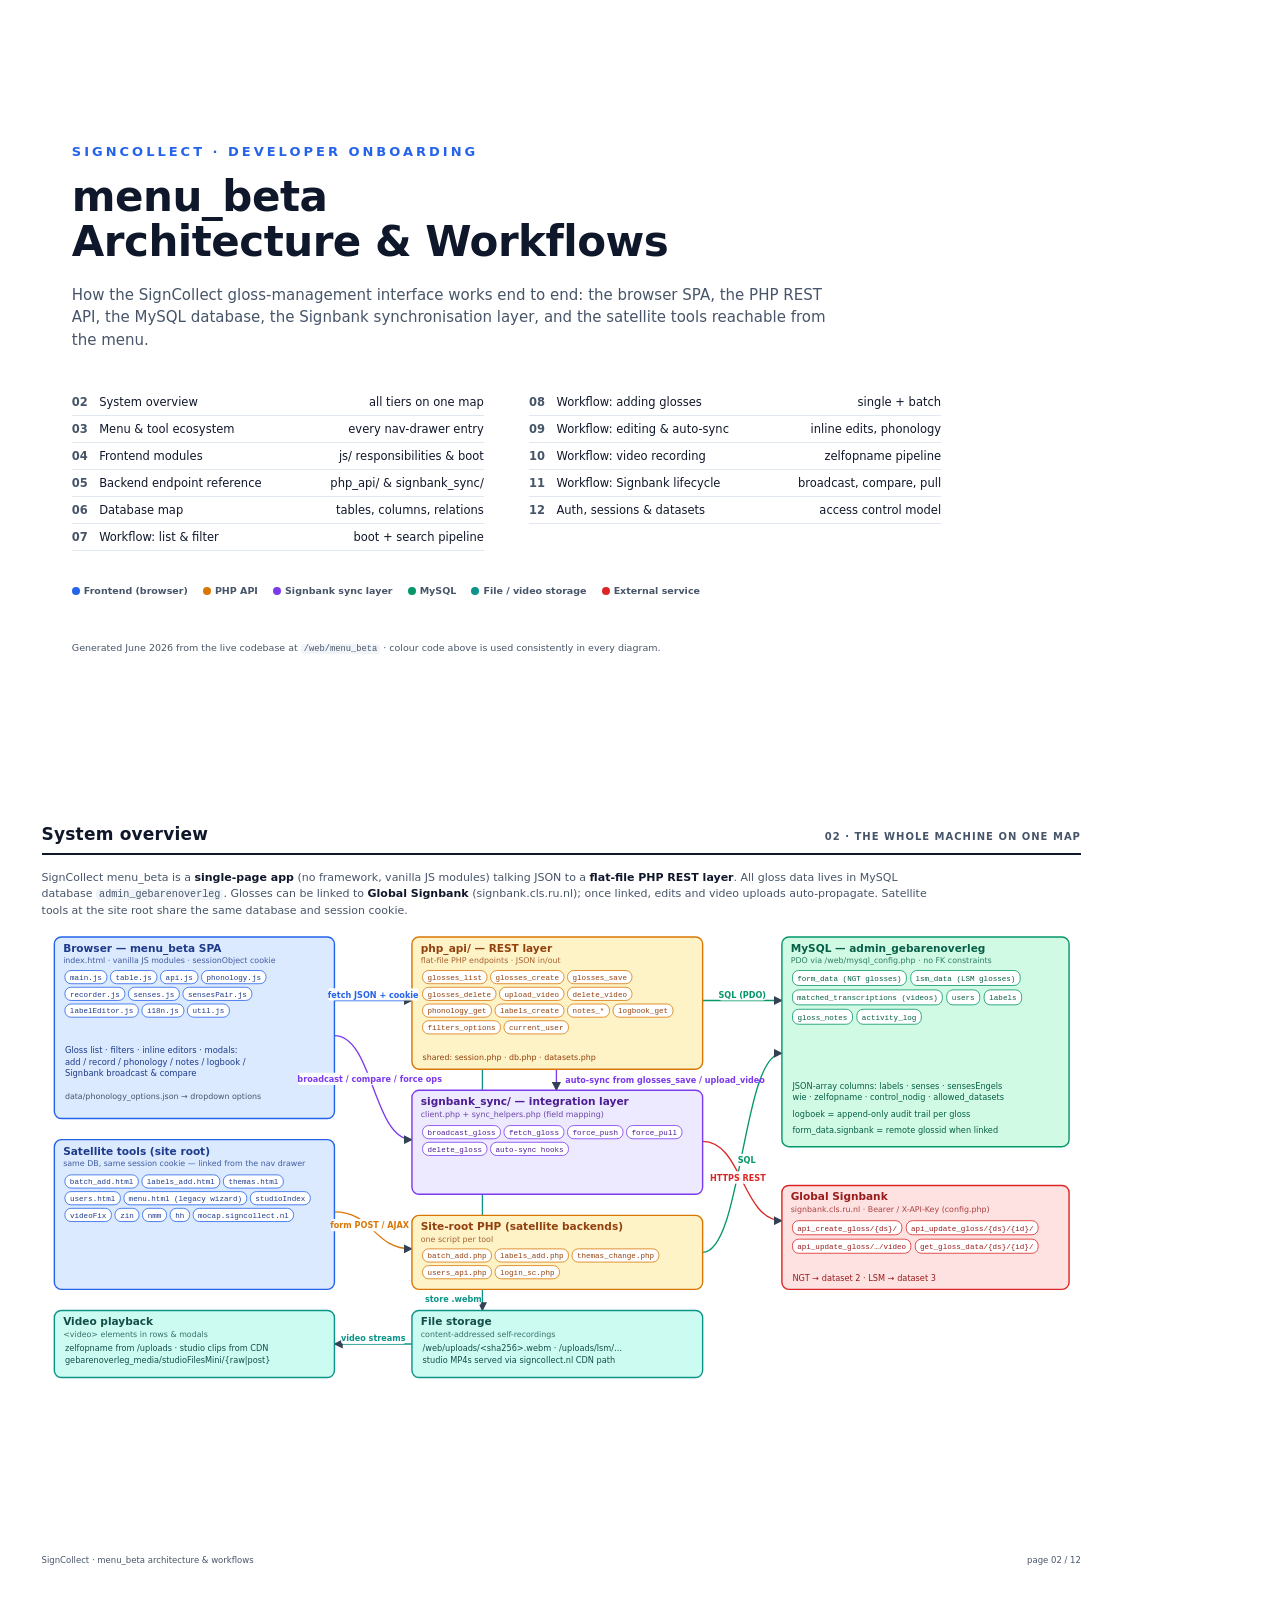
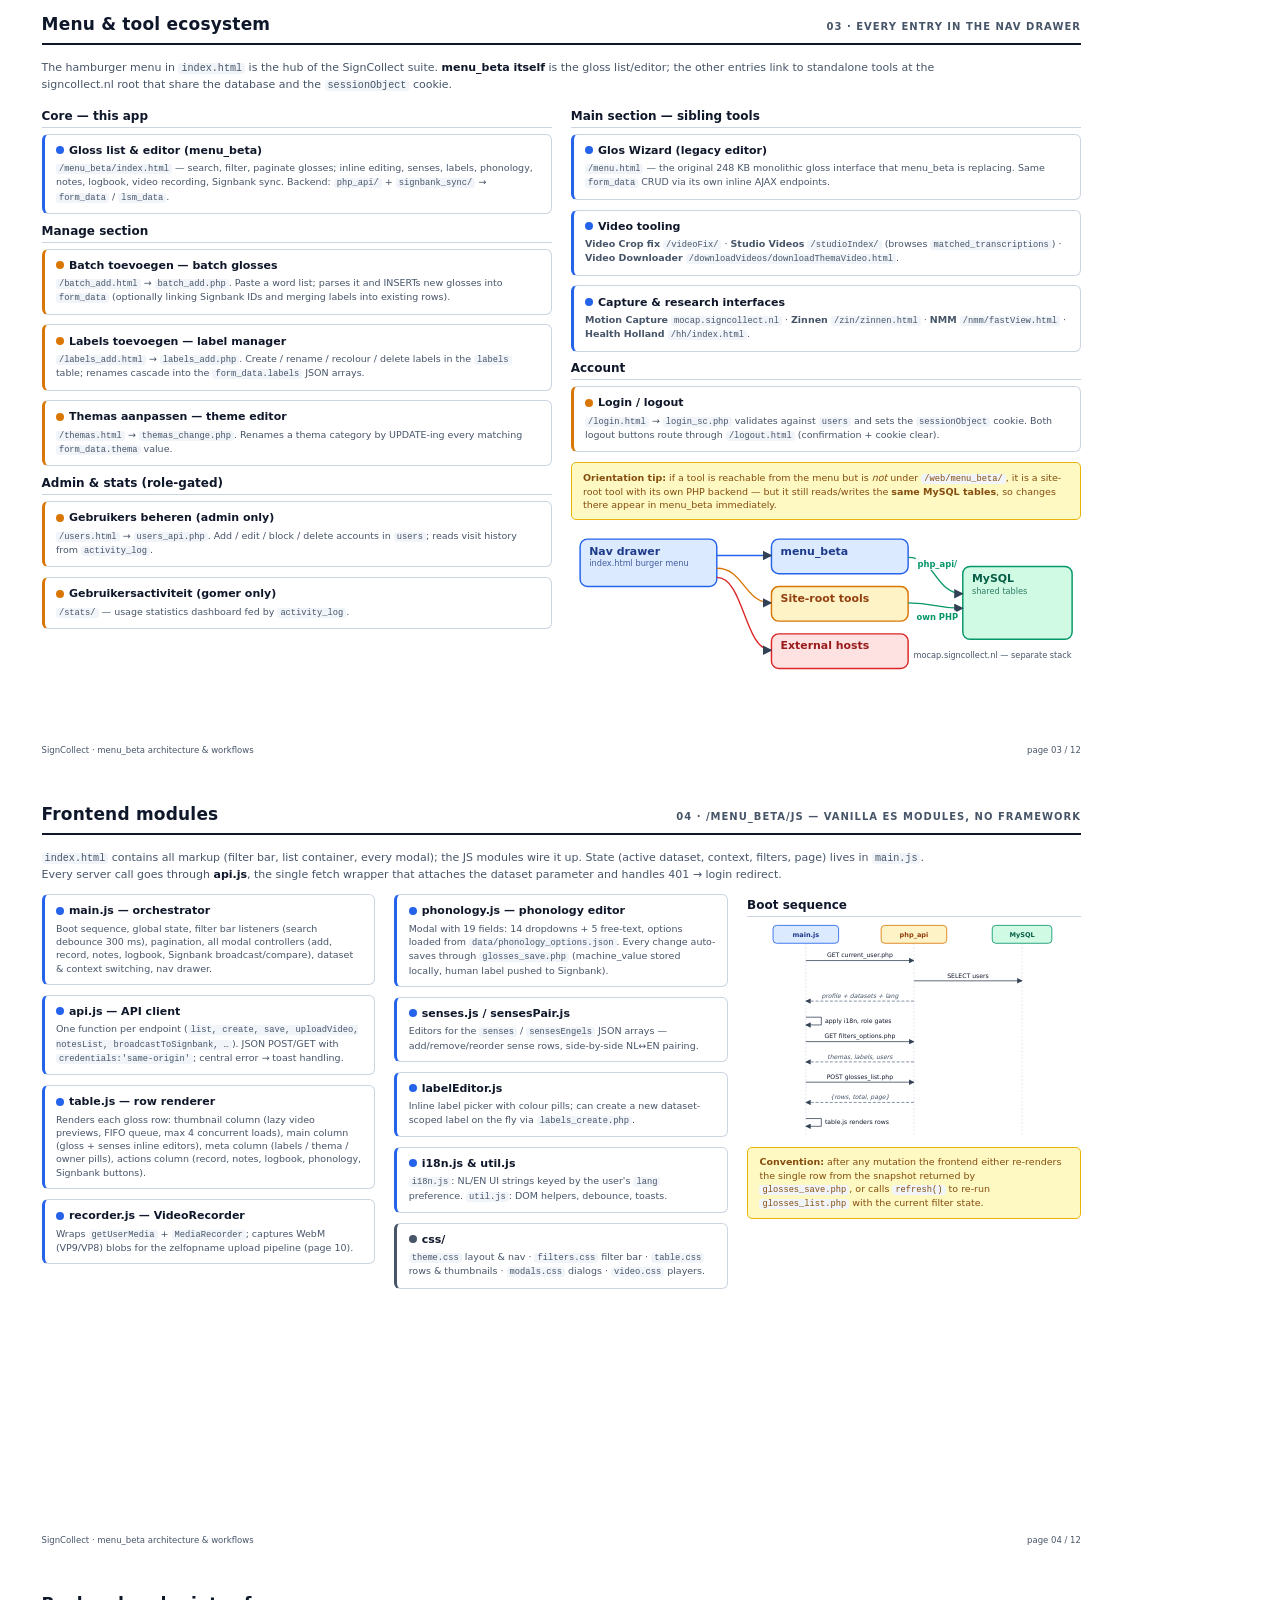
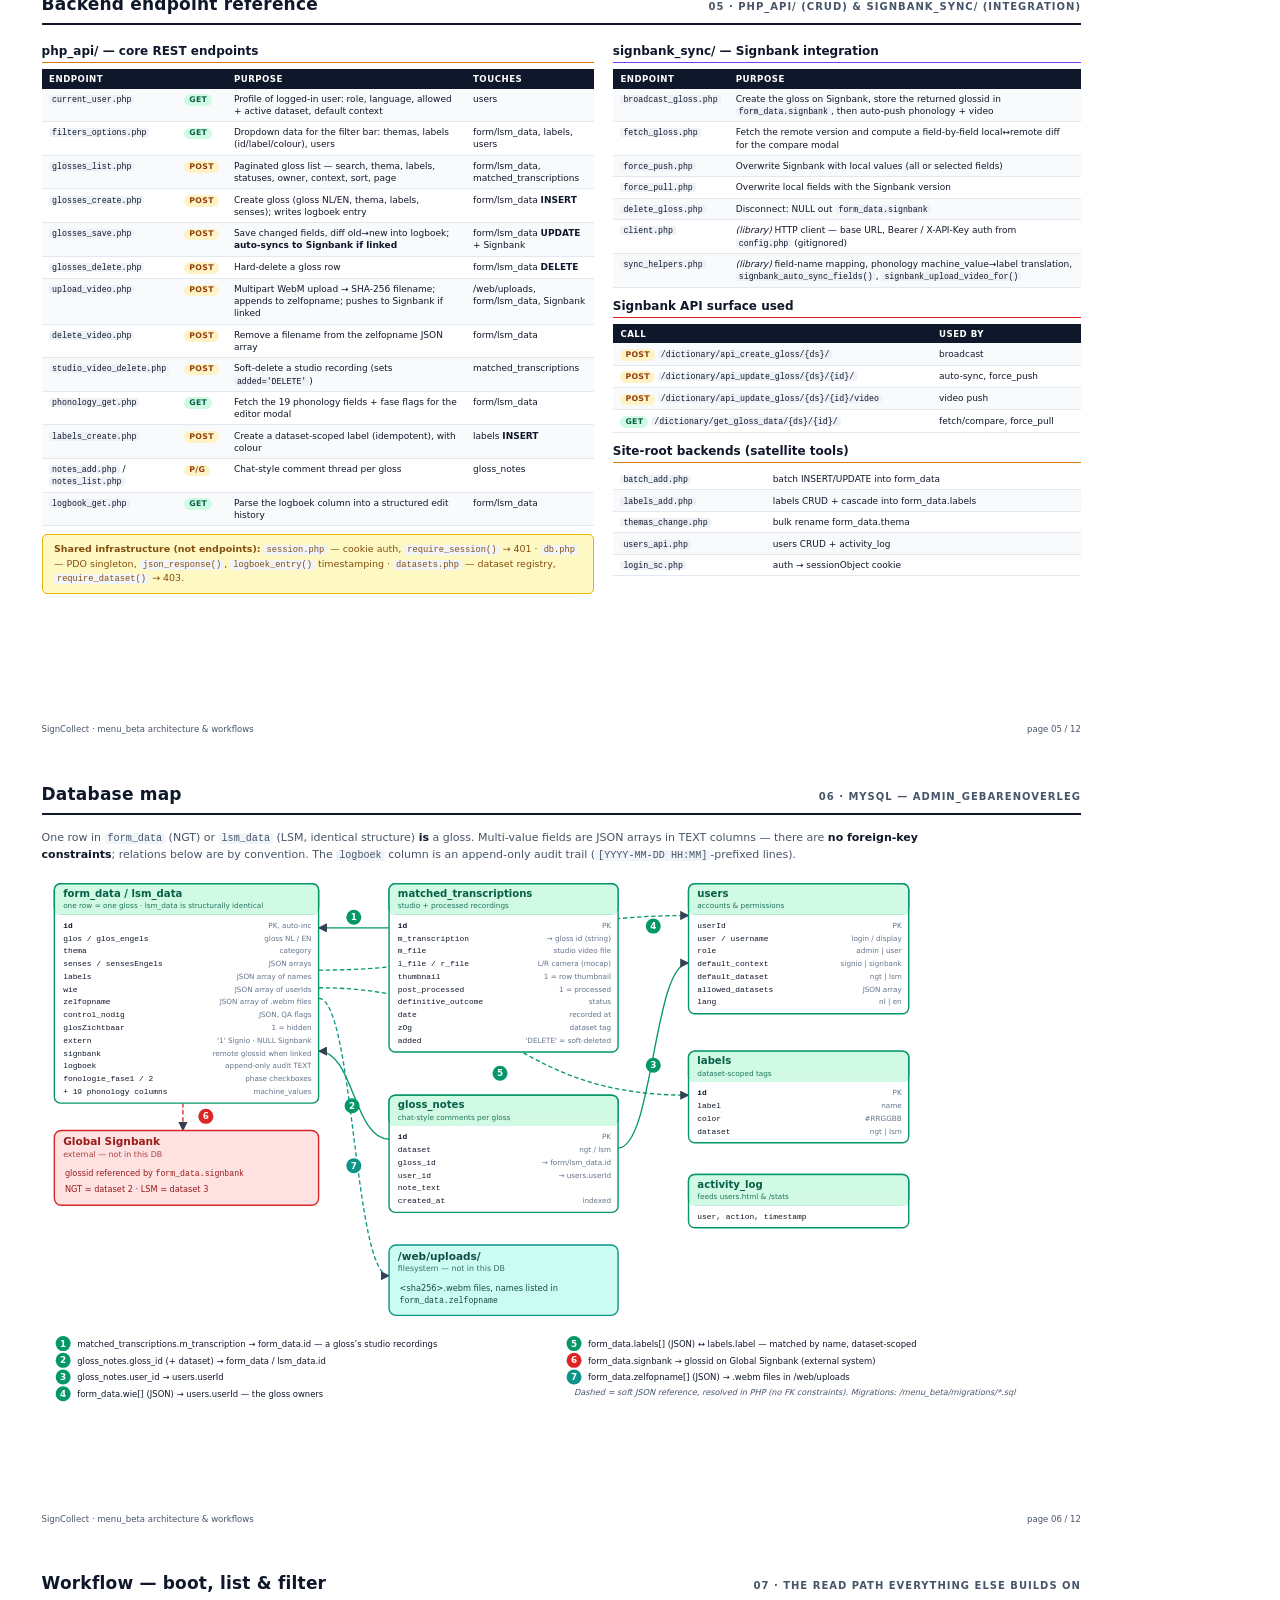
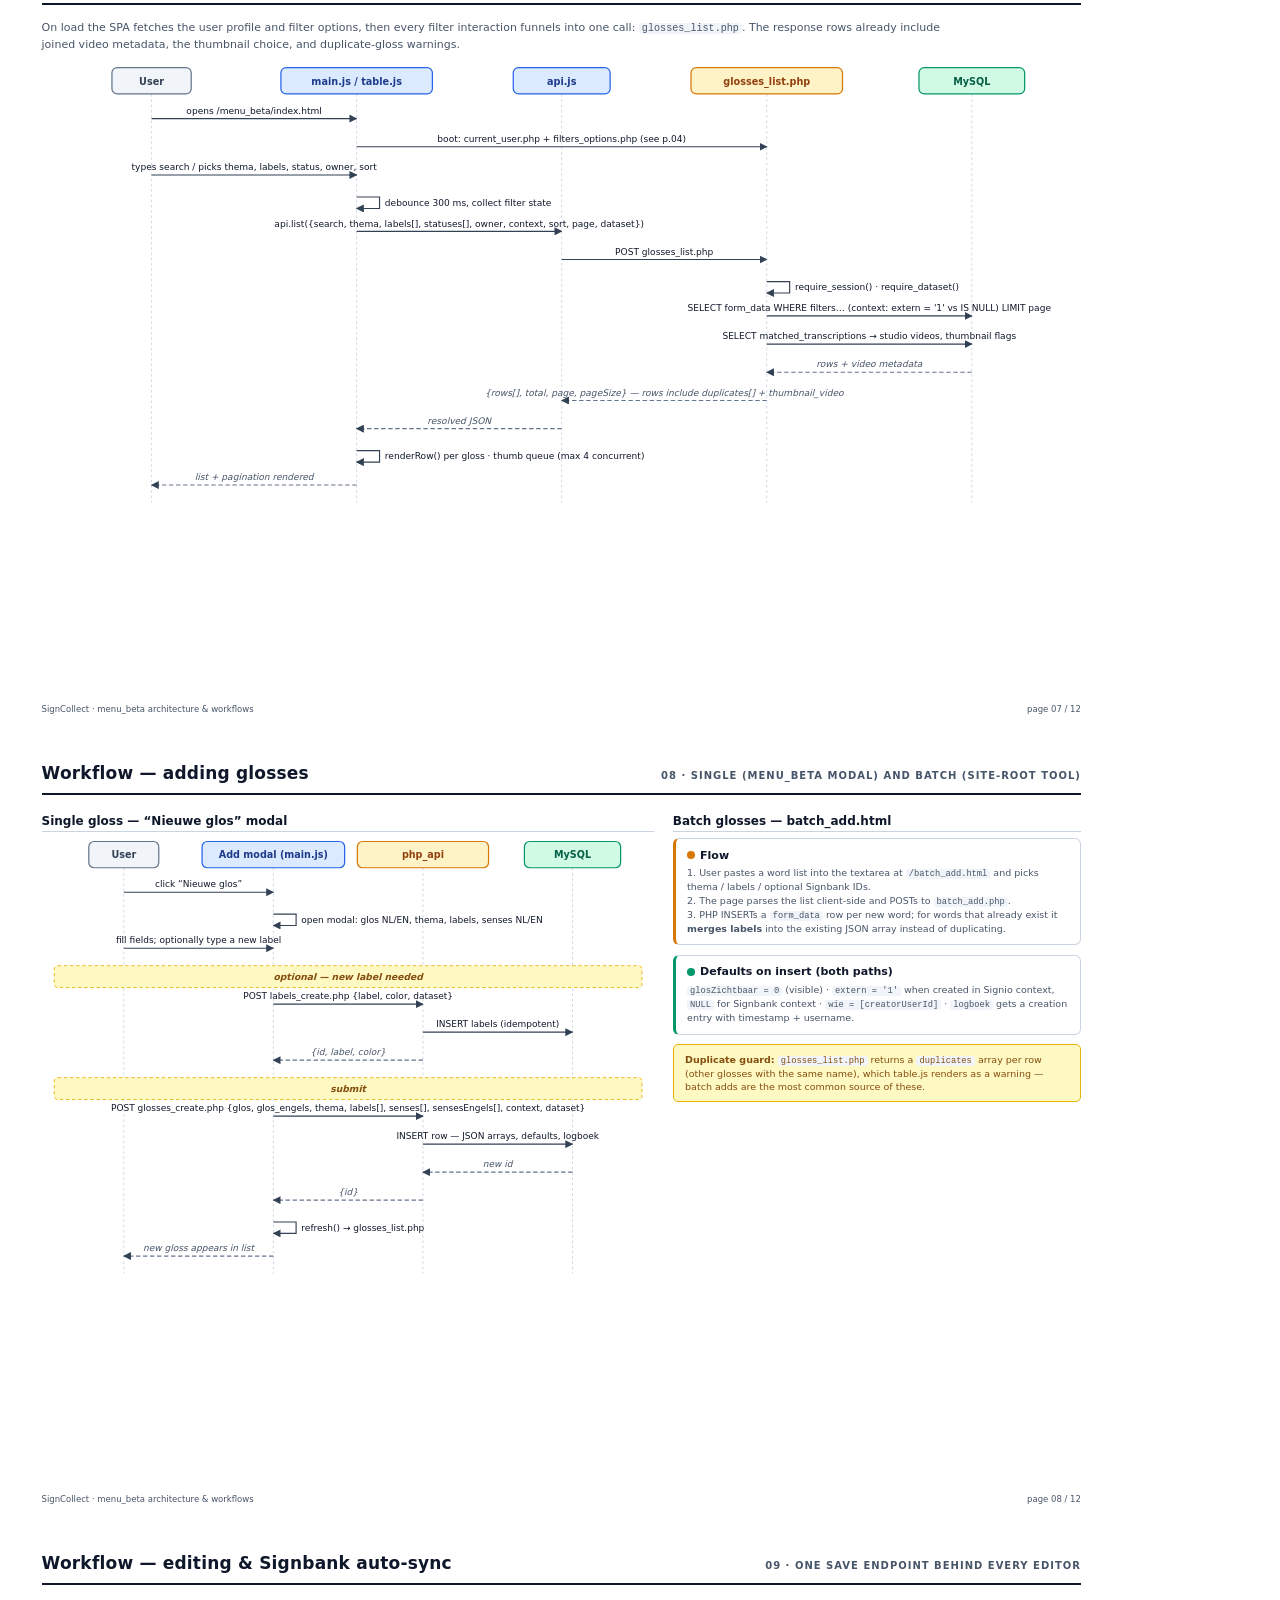
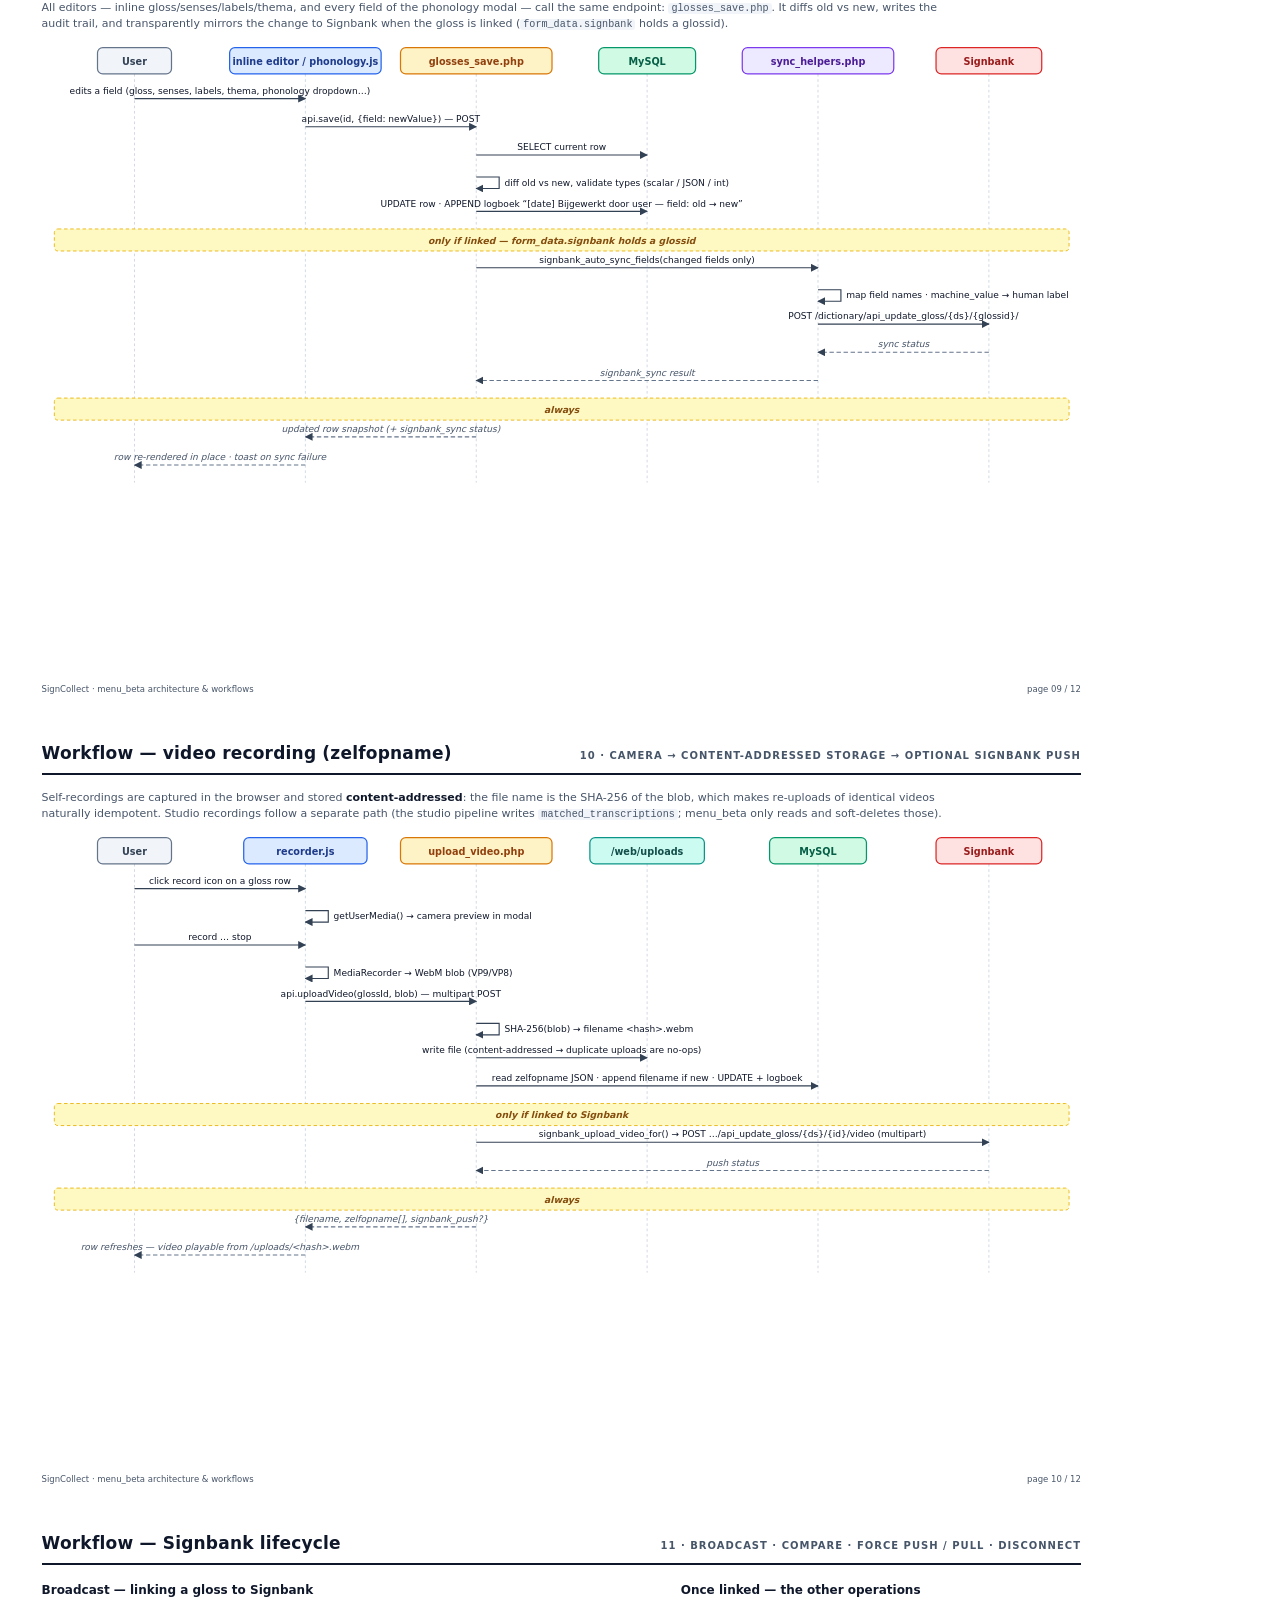
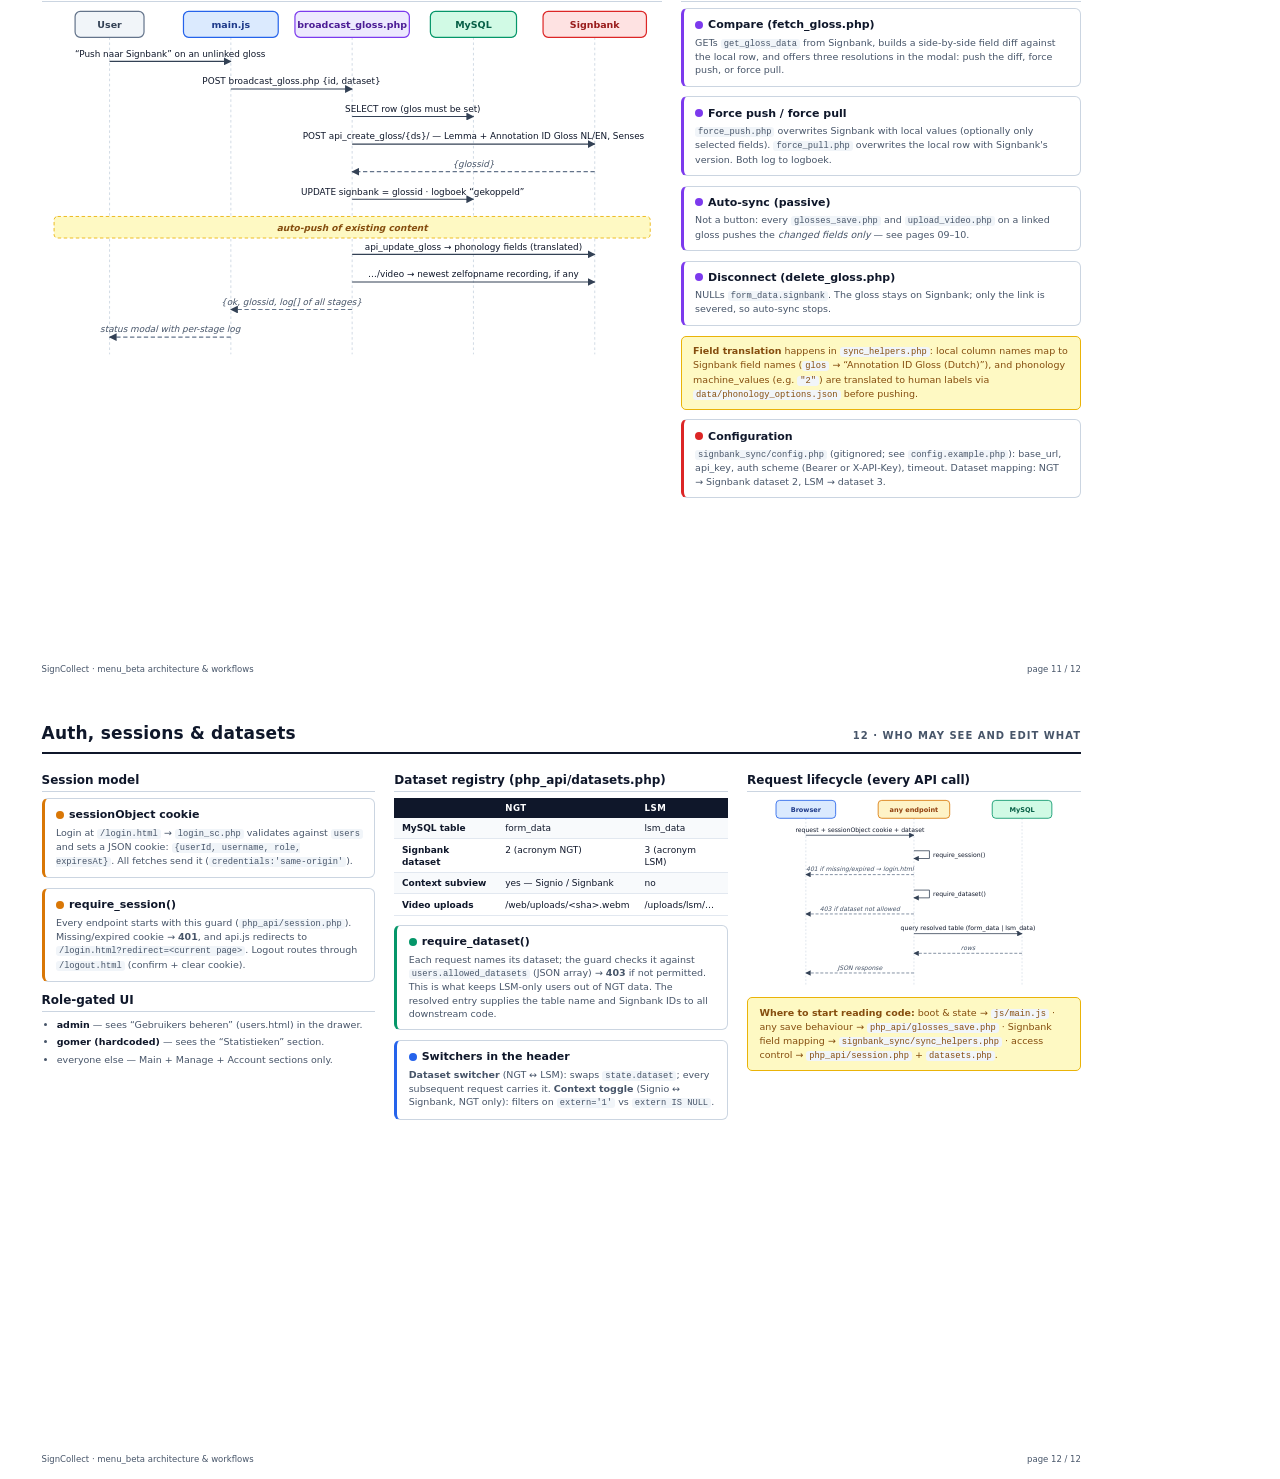
==== commit 3ed8facf: "Remove generated PDF, upstream Signbank patches and a finished AI plan - docs/architecture/signcolle" ====
--- a/docs/architecture/signcollect-architecture.html
+++ b/docs/architecture/signcollect-architecture.html
@@ -203,7 +203,6 @@
         <tr><td><code>force_push.php</code></td><td>Overwrite Signbank with local values (all or selected fields)</td></tr>
         <tr><td><code>force_pull.php</code></td><td>Overwrite local fields with the Signbank version</td></tr>
         <tr><td><code>delete_gloss.php</code></td><td>Disconnect: NULL out <code>form_data.signbank</code></td></tr>
-        <tr><td><code>push_gloss.php</code></td><td>Legacy single-gloss push (superseded by broadcast + auto-sync)</td></tr>
         <tr><td><code>client.php</code></td><td><i>(library)</i> HTTP client — base URL, Bearer / X-API-Key auth from <code>config.php</code> (gitignored)</td></tr>
         <tr><td><code>sync_helpers.php</code></td><td><i>(library)</i> field-name mapping, phonology machine_value→label translation, <code>signbank_auto_sync_fields()</code>, <code>signbank_upload_video_for()</code></td></tr>
       </table>
